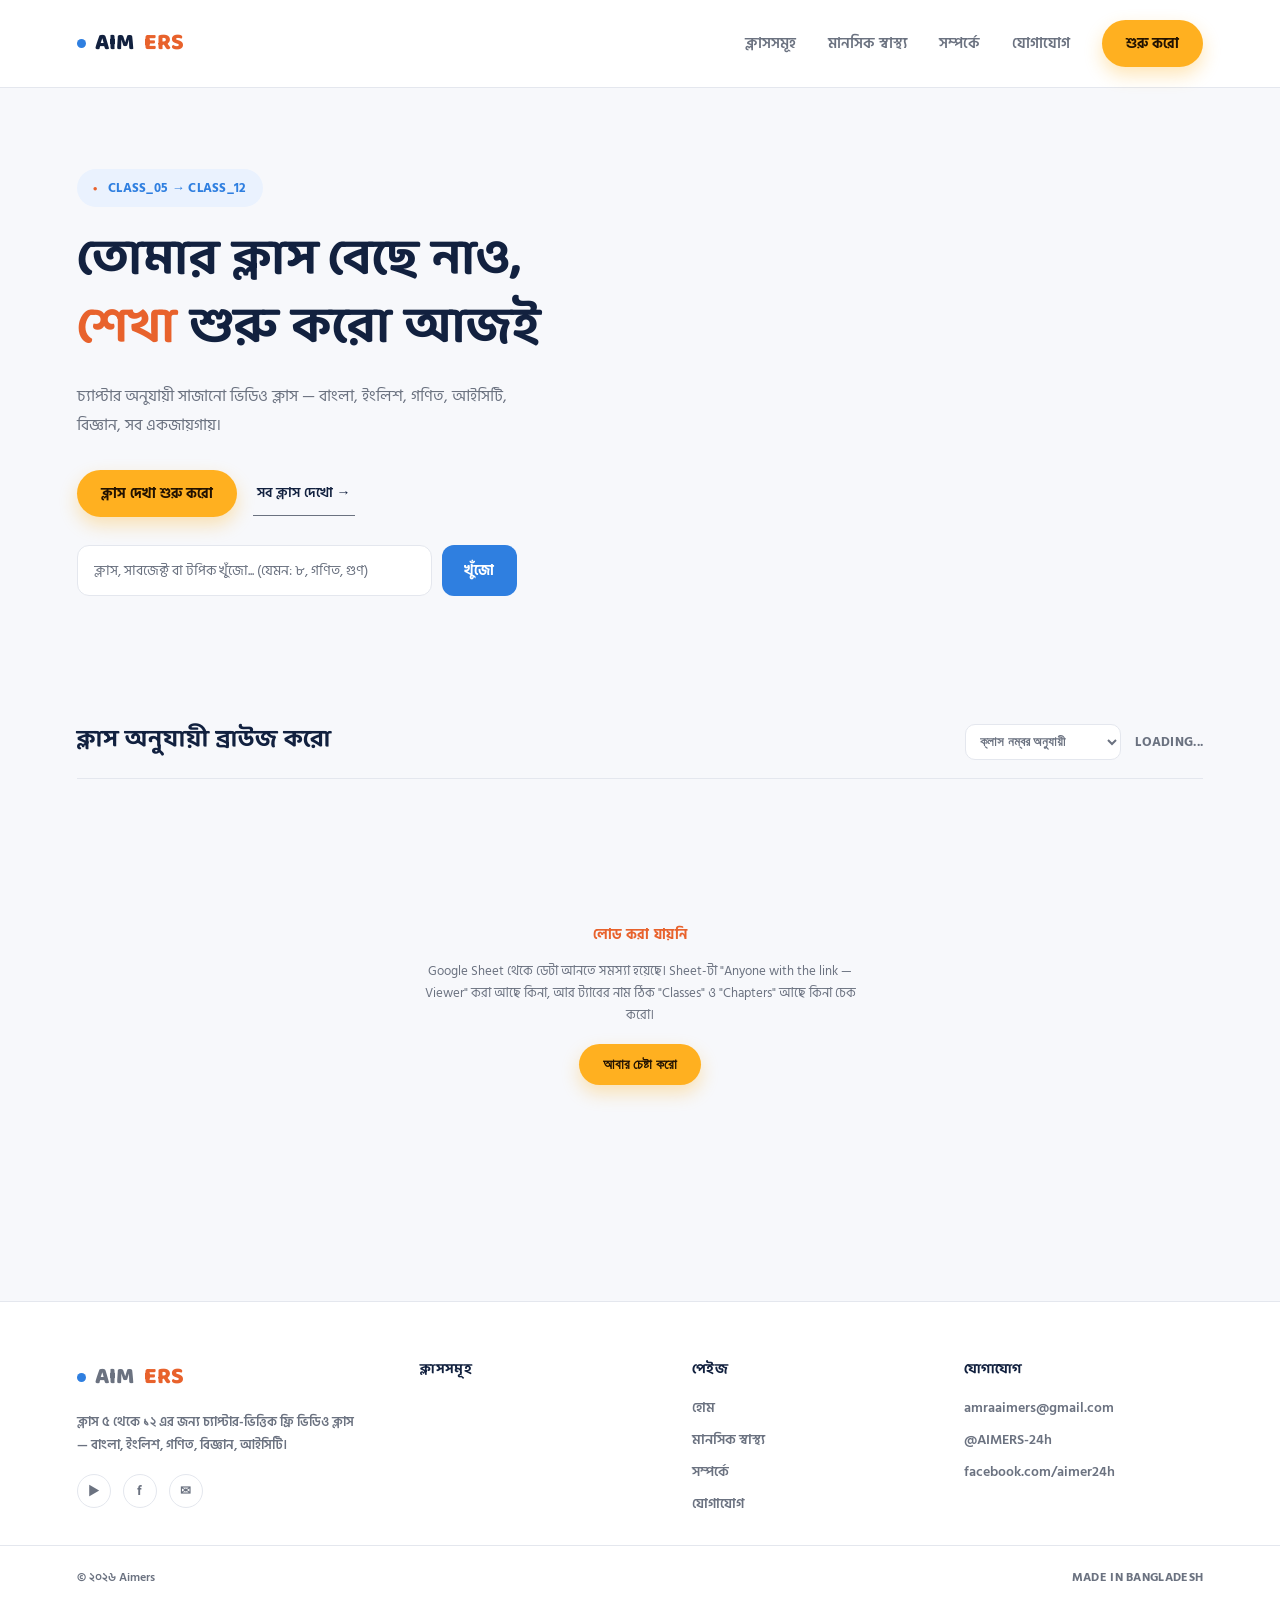
==== index.html @ a1ecfe67 "Add files via upload" ====
<!DOCTYPE html>
<html lang="bn">
<head>
<meta charset="UTF-8">
<meta name="viewport" content="width=device-width, initial-scale=1.0">
<title>Aimers — ক্লাস ৫ থেকে ১২ এর ফ্রি ভিডিও ক্লাস</title>
<meta name="description" content="ক্লাস ৫ থেকে ১২ এর বাংলা, ইংলিশ, গণিত, বিজ্ঞান, আইসিটি — সব সাবজেক্টের চ্যাপ্টার-ভিত্তিক ভিডিও ক্লাস একজায়গায়, সম্পূর্ণ ফ্রি।">
<meta name="keywords" content="Aimers, বাংলাদেশ অনলাইন ক্লাস, ক্লাস ৫ গণিত, ক্লাস ৬ ৭ ৮ ৯ ১০, ফ্রি ভিডিও ক্লাস, বাংলা মিডিয়াম, SSC HSC প্রস্তুতি">
<link rel="canonical" href="https://aimers-site.vercel.app/">
<meta property="og:type" content="website">
<meta property="og:title" content="Aimers — ক্লাস ৫ থেকে ১২ এর ফ্রি ভিডিও ক্লাস">
<meta property="og:description" content="চ্যাপ্টার অনুযায়ী সাজানো ভিডিও ক্লাস — বাংলা, ইংলিশ, গণিত, আইসিটি, বিজ্ঞান, সব একজায়গায়।">
<meta property="og:url" content="https://aimers-site.vercel.app/">
<meta property="og:locale" content="bn_BD">
<meta name="twitter:title" content="Aimers — ক্লাস ৫ থেকে ১২ এর ফ্রি ভিডিও ক্লাস">
<meta name="twitter:description" content="চ্যাপ্টার অনুযায়ী সাজানো ভিডিও ক্লাস — বাংলা, ইংলিশ, গণিত, আইসিটি, বিজ্ঞান, সব একজায়গায়।">
<link rel="icon" type="image/svg+xml" href="favicon.svg">
<link rel="icon" type="image/png" sizes="32x32" href="favicon-32.png">
<link rel="apple-touch-icon" href="apple-touch-icon.png">
<meta property="og:image" content="https://aimers-site.vercel.app/og-image.png">
<meta property="og:image:width" content="1200">
<meta property="og:image:height" content="630">
<meta name="twitter:card" content="summary_large_image">
<meta name="twitter:image" content="https://aimers-site.vercel.app/og-image.png">
<link rel="preconnect" href="https://fonts.googleapis.com">
<link href="https://fonts.googleapis.com/css2?family=Baloo+Da+2:wght@500;600;700;800&family=Hind+Siliguri:wght@400;500;600;700&display=swap" rel="stylesheet">
<link rel="stylesheet" href="style.css">
<script type="application/ld+json">
{
  "@context": "https://schema.org",
  "@type": "EducationalOrganization",
  "name": "Aimers",
  "url": "https://aimers-site.vercel.app/",
  "logo": "https://aimers-site.vercel.app/favicon-192.png",
  "description": "ক্লাস ৫ থেকে ১২ এর জন্য চ্যাপ্টার-ভিত্তিক ফ্রি ভিডিও ক্লাস — বাংলা, ইংলিশ, গণিত, বিজ্ঞান, আইসিটি।",
  "sameAs": [
    "https://www.youtube.com/@AIMERS-24h",
    "https://www.facebook.com/aimer24h"
  ]
}
</script>
</head>
<body>

<header>
  <a href="index.html" class="logo tech"><span class="dot"></span>AIM<span>ERS</span></a>
  <nav>
    <a href="#classes">ক্লাসসমূহ</a>
    <a href="mental-health.html">মানসিক স্বাস্থ্য</a>
    <a href="about.html">সম্পর্কে</a>
    <a href="contact.html">যোগাযোগ</a>
    <a class="cta-btn" href="#classes">শুরু করো</a>
  </nav>
  <button class="menu-toggle" id="menuToggle" aria-label="মেনু">☰</button>
</header>
<div class="mobile-nav" id="mobileNav">
  <a href="#classes">ক্লাসসমূহ</a>
  <a href="mental-health.html">মানসিক স্বাস্থ্য</a>
    <a href="about.html">সম্পর্কে</a>
  <a href="contact.html">যোগাযোগ</a>
  <a class="mobile-cta" href="#classes">শুরু করো</a>
</div>
<script>
  (function(){
    var t = document.getElementById('menuToggle');
    var m = document.getElementById('mobileNav');
    if(!t || !m) return;

    function closeMenu(){ m.classList.remove('open'); t.setAttribute('aria-expanded', 'false'); }
    function openMenu(){ m.classList.add('open'); t.setAttribute('aria-expanded', 'true'); }

    t.setAttribute('aria-expanded', 'false');
    t.setAttribute('aria-controls', 'mobileNav');

    t.addEventListener('click', function(e){
      e.stopPropagation();
      m.classList.contains('open') ? closeMenu() : openMenu();
    });

    m.querySelectorAll('a').forEach(function(a){
      a.addEventListener('click', closeMenu);
    });

    document.addEventListener('click', function(e){
      if(m.classList.contains('open') && !m.contains(e.target) && e.target !== t){
        closeMenu();
      }
    });

    document.addEventListener('keydown', function(e){
      if(e.key === 'Escape' && m.classList.contains('open')) closeMenu();
    });
  })();

  (function(){
    var banner = document.getElementById('offlineBanner');
    function updateOnlineStatus(){
      if(!banner) return;
      banner.style.display = navigator.onLine ? 'none' : 'flex';
    }
    window.addEventListener('online', updateOnlineStatus);
    window.addEventListener('offline', updateOnlineStatus);
    updateOnlineStatus();

    var backToTop = document.getElementById('backToTop');
    if(backToTop){
      window.addEventListener('scroll', function(){
        backToTop.classList.toggle('visible', window.scrollY > 400);
      }, { passive: true });
      backToTop.addEventListener('click', function(){
        var reduceMotion = window.matchMedia('(prefers-reduced-motion: reduce)').matches;
        window.scrollTo({ top: 0, behavior: reduceMotion ? 'auto' : 'smooth' });
      });
    }
  })();
</script>
<div class="offline-banner" id="offlineBanner" role="status">তুমি এখন অফলাইনে আছো — কিছু কনটেন্ট লোড নাও হতে পারে</div>


<div class="hero">
    <div class="eyebrow tech">CLASS_05 → CLASS_12</div>
    <h1>তোমার ক্লাস বেছে নাও,<br><span class="glow">শেখা</span> শুরু করো আজই</h1>
    <p>চ্যাপ্টার অনুযায়ী সাজানো ভিডিও ক্লাস — বাংলা, ইংলিশ, গণিত, আইসিটি, বিজ্ঞান, সব একজায়গায়।</p>
    <div class="hero-ctas">
      <a class="cta-btn" href="#classes">ক্লাস দেখা শুরু করো</a>
      <a class="ghost-btn tech" href="#classes">সব ক্লাস দেখো →</a>
    </div>
    <div class="hero-search">
      <input type="text" id="searchInput" placeholder="ক্লাস, সাবজেক্ট বা টপিক খুঁজো... (যেমন: ৮, গণিত, গুণ)">
      <button id="searchBtn" class="tech">খুঁজো</button>
    </div>
    <div class="search-results" id="searchResults" style="display:none;"></div>
    <div class="chip-row" id="chipRow"></div>
</div>

<div id="continueWrap"></div>

<section class="section-wrap" id="classes">
  <div class="section-head">
    <h2>ক্লাস অনুযায়ী ব্রাউজ করো</h2>
    <div style="display:flex; align-items:center; gap:14px;">
      <select class="sort-select" id="sortSelect" aria-label="সাজানোর ক্রম">
        <option value="default">ক্লাস নম্বর অনুযায়ী</option>
        <option value="recent">সাম্প্রতিক আপডেট অনুযায়ী</option>
      </select>
      <span class="tech" id="subjCount">LOADING...</span>
    </div>
  </div>
  <div id="loadState" class="skeleton-grid">
    <div class="skeleton skeleton-card"><div class="skeleton-line w40"></div><div class="skeleton-line w80"></div><div class="skeleton-line w60"></div></div>
    <div class="skeleton skeleton-card"><div class="skeleton-line w40"></div><div class="skeleton-line w80"></div><div class="skeleton-line w60"></div></div>
    <div class="skeleton skeleton-card"><div class="skeleton-line w40"></div><div class="skeleton-line w80"></div><div class="skeleton-line w60"></div></div>
    <div class="skeleton skeleton-card"><div class="skeleton-line w40"></div><div class="skeleton-line w80"></div><div class="skeleton-line w60"></div></div>
  </div>
  <div class="grid" id="classGrid"></div>
  <div class="no-results" id="noResults" style="display:none;">কোনো ক্লাস/সাবজেক্ট মিলেনি — অন্য কিছু খুঁজে দেখো।</div>
</section>

<section class="section-wrap" id="recentSection" style="display:none;">
  <div class="section-head">
    <h2>সাম্প্রতিক ভিডিও</h2>
    <span class="tech">RECENTLY ADDED</span>
  </div>
  <div class="recent-grid" id="recentGrid"></div>
</section>

<footer class="site-footer">
  <div class="f-brand">
    <a href="index.html" class="logo tech"><span class="dot"></span>AIM<span>ERS</span></a>
    <p>ক্লাস ৫ থেকে ১২ এর জন্য চ্যাপ্টার-ভিত্তিক ফ্রি ভিডিও ক্লাস — বাংলা, ইংলিশ, গণিত, বিজ্ঞান, আইসিটি।</p>
    <div class="f-social">
      <a href="https://www.youtube.com/@AIMERS-24h" target="_blank" rel="noopener" title="YouTube">▶</a>
      <a href="https://www.facebook.com/aimer24h" target="_blank" rel="noopener" title="Facebook">f</a>
      <a href="mailto:amraaimers@gmail.com" title="Email">✉</a>
    </div>
  </div>
  <div>
    <h5 class="tech">ক্লাসসমূহ</h5>
    <ul id="footerClassLinks"></ul>
  </div>
  <div>
    <h5 class="tech">পেইজ</h5>
    <ul>
      <li><a href="index.html">হোম</a></li>
      <li><a href="mental-health.html">মানসিক স্বাস্থ্য</a></li>
      <li><a href="about.html">সম্পর্কে</a></li>
      <li><a href="contact.html">যোগাযোগ</a></li>
    </ul>
  </div>
  <div>
    <h5 class="tech">যোগাযোগ</h5>
    <ul>
      <li><a href="mailto:amraaimers@gmail.com">amraaimers@gmail.com</a></li>
      <li><a href="https://www.youtube.com/@AIMERS-24h" target="_blank" rel="noopener">@AIMERS-24h</a></li>
      <li><a href="https://www.facebook.com/aimer24h" target="_blank" rel="noopener">facebook.com/aimer24h</a></li>
    </ul>
  </div>
</footer>
<div class="footer-bottom">
  <div>© ২০২৬ Aimers</div>
  <div class="tech">MADE IN BANGLADESH</div>
</div>

<script src="data.js"></script>
<script>
  const accents = ['#E8622C','#2F7FE0','#20A464','#FFB020'];
  const grid = document.getElementById('classGrid');
  const loadState = document.getElementById('loadState');
  const subjCount = document.getElementById('subjCount');
  const noResults = document.getElementById('noResults');
  const chipRow = document.getElementById('chipRow');
  const searchInput = document.getElementById('searchInput');
  const footerClassLinks = document.getElementById('footerClassLinks');
  const sortSelect = document.getElementById('sortSelect');
  const searchResults = document.getElementById('searchResults');

  let activeFilter = '';
  let sortMode = 'default';

  // ক্লাসের "সাম্প্রতিক আপডেট" র‍্যাংক — Chapters শিটে সবচেয়ে নিচের সারিতে যেই ক্লাসের এন্ট্রি আছে, সেটাই সবচেয়ে সাম্প্রতিক ধরা হয়
  function getRecentRank(classId){
    for(let i = ALL_CHAPTERS.length - 1; i >= 0; i--){
      if(ALL_CHAPTERS[i].classId === classId) return i;
    }
    return -1;
  }

  function getSortedClasses(){
    const ready = CLASSES.filter(c => c.ready);
    const notReady = CLASSES.filter(c => !c.ready);
    if(sortMode === 'recent'){
      ready.sort((a, b) => getRecentRank(b.id) - getRecentRank(a.id));
    }
    return [...ready, ...notReady];
  }

  function renderClasses(){
    grid.innerHTML = '';
    const q = activeFilter.trim().toLowerCase();
    let shown = 0;

    getSortedClasses().forEach((c, i) => {
      const subjectNames = c.subjects.map(k => getSubject(k).name);
      const matches = !q || c.num.includes(q) || c.id.includes(q) ||
        subjectNames.some(n => n.toLowerCase().includes(q));
      if(!matches) return;
      shown++;

      const accent = accents[i % accents.length];
      const subjectLabel = c.ready ? subjectNames.join(' · ') : 'শীঘ্রই যুক্ত হবে';

      const card = document.createElement('div');
      card.className = 'card' + (c.ready ? '' : ' coming');
      card.style.setProperty('--accent', accent);
      card.tabIndex = 0;
      card.innerHTML = `
        ${c.ready ? '' : '<div class="badge">শীঘ্রই</div>'}
        <div class="id tech">${escapeHtml(c.roll)}</div>
        <h3>ক্লাস ${escapeHtml(c.num)}</h3>
        <div class="sub">${escapeHtml(subjectLabel)}</div>
        ${c.ready ? '<div class="go">সাবজেক্ট দেখো →</div>' : ''}
      `;
      if(c.ready){
        card.addEventListener('click', () => { window.location.href = `subject.html?class=${c.id}`; });
        card.addEventListener('keydown', (e) => { if(e.key === 'Enter') window.location.href = `subject.html?class=${c.id}`; });
      }
      grid.appendChild(card);
    });

    noResults.style.display = shown === 0 ? '' : 'none';
    grid.style.display = shown === 0 ? 'none' : '';
  }

  function setFilter(val){
    activeFilter = val;
    searchInput.value = val;
    [...chipRow.children].forEach(c => c.classList.toggle('active', c.dataset.val === val));
    renderClasses();
  }

  // ---- টপিক-লেভেল লাইভ সার্চ (বাংলা ও ইংলিশ দুটোই কাজ করে, যেহেতু সাধারণ substring match) ----
  function updateTopicResults(query){
    const q = query.trim().toLowerCase();
    if(!q){ searchResults.style.display = 'none'; searchResults.innerHTML = ''; return; }

    const matches = (typeof ALL_CHAPTERS !== 'undefined' ? ALL_CHAPTERS : [])
      .filter(v => v.title.toLowerCase().includes(q))
      .slice(0, 6);

    if(matches.length === 0){
      searchResults.style.display = '';
      searchResults.innerHTML = `<div class="search-result-item empty">কোনো টপিক পাওয়া যায়নি — নিচে ক্লাস লিস্টে খুঁজে দেখো</div>`;
      return;
    }

    searchResults.style.display = '';
    searchResults.innerHTML = matches.map(v => {
      const cls = getClass(v.classId);
      const subj = getSubject(v.subjectKey);
      const link = `video.html?class=${encodeURIComponent(v.classId)}&subject=${encodeURIComponent(v.subjectKey)}&chapter=${encodeURIComponent(v.chapter)}&topic=${encodeURIComponent(v.title)}`;
      return `<a class="search-result-item" href="${link}">
        <div class="tag tech">CLASS_${escapeHtml(v.classId.padStart(2,'0'))} · ${escapeHtml(subj.name)}</div>
        <div>${escapeHtml(v.title)}</div>
      </a>`;
    }).join('');
  }

  async function main(){
    try{
      await loadData();
    } catch(err){
      loadState.className = 'state-screen error';
      loadState.innerHTML = `
        <div class="tech">লোড করা যায়নি</div>
        <p>Google Sheet থেকে ডেটা আনতে সমস্যা হয়েছে। Sheet-টা "Anyone with the link — Viewer" করা আছে কিনা, আর ট্যাবের নাম ঠিক "Classes" ও "Chapters" আছে কিনা চেক করো।</p>
        <button class="cta-btn retry-btn" onclick="location.reload()">আবার চেষ্টা করো</button>
      `;
      return;
    }

    loadState.style.display = 'none';
    const readyClasses = CLASSES.filter(c => c.ready);
    subjCount.textContent = `${readyClasses.length} CLASSES · MORE INCOMING`;

    // "যেখানে ছিলে সেখান থেকে চালিয়ে যাও"
    const lastWatched = getLastWatched();
    if(lastWatched){
      const lwClass = getClass(lastWatched.classId);
      if(lwClass && lwClass.subjects.includes(lastWatched.subjectKey)){
        const lwSubj = getSubject(lastWatched.subjectKey);
        const link = `video.html?class=${encodeURIComponent(lastWatched.classId)}&subject=${encodeURIComponent(lastWatched.subjectKey)}&chapter=${encodeURIComponent(lastWatched.chapterName)}&topic=${encodeURIComponent(lastWatched.topicTitle)}`;
        document.getElementById('continueWrap').innerHTML = `
          <a class="continue-banner" href="${link}">
            <div class="cb-left">
              <div class="cb-icon">▶</div>
              <div>
                <div class="cb-tag tech">চালিয়ে যাও · CLASS_${escapeHtml(lastWatched.classId.padStart(2,'0'))} · ${escapeHtml(lwSubj.name)}</div>
                <div class="cb-title">${escapeHtml(lastWatched.topicTitle)}</div>
              </div>
            </div>
            <div class="go tech" style="opacity:1; color:var(--cyan);">চালিয়ে যাও →</div>
          </a>
        `;
      }
    }

    const subjectSet = new Set();
    readyClasses.forEach(c => c.subjects.forEach(s => subjectSet.add(s)));

    // ক্যাটাগরি চিপস (সাবজেক্ট অনুযায়ী)
    subjectSet.forEach(key => {
      const chip = document.createElement('div');
      chip.className = 'chip tech';
      chip.textContent = getSubject(key).name;
      chip.dataset.val = getSubject(key).name.toLowerCase();
      chip.addEventListener('click', () => setFilter(chip.dataset.val === activeFilter ? '' : chip.dataset.val));
      chipRow.appendChild(chip);
    });

    // ফুটার ক্লাস লিংক
    readyClasses.forEach(c => {
      const li = document.createElement('li');
      li.innerHTML = `<a href="subject.html?class=${encodeURIComponent(c.id)}">ক্লাস ${escapeHtml(c.num)}</a>`;
      footerClassLinks.appendChild(li);
    });

    // সাম্প্রতিক ভিডিও
    const recent = getRecentVideos(4);
    if(recent.length){
      document.getElementById('recentSection').style.display = '';
      const rg = document.getElementById('recentGrid');
      recent.forEach(v => {
        const cls = getClass(v.classId);
        const subj = getSubject(v.subjectKey);
        const card = document.createElement('div');
        card.className = 'recent-card';
        card.innerHTML = `
          <div class="recent-thumb">
            <img src="https://i.ytimg.com/vi/${encodeURIComponent(v.youtubeId)}/hqdefault.jpg" alt="${escapeHtml(v.title)}" loading="lazy">
            <div class="play">▶</div>
          </div>
          <div class="recent-body">
            <div class="recent-tag tech">CLASS_${escapeHtml(v.classId.padStart(2,'0'))} · ${escapeHtml(subj.name)}</div>
            <div class="recent-title">${escapeHtml(v.title)}</div>
          </div>
        `;
        card.addEventListener('click', () => { window.location.href = `video.html?class=${v.classId}&subject=${v.subjectKey}&chapter=${encodeURIComponent(v.chapter)}&topic=${encodeURIComponent(v.title)}`; });
        rg.appendChild(card);
      });
    }

    renderClasses();
  }

  searchInput.addEventListener('input', () => {
    setFilter(searchInput.value);
    updateTopicResults(searchInput.value);
  });
  document.getElementById('searchBtn').addEventListener('click', () => {
    document.getElementById('classes').scrollIntoView({behavior:'smooth'});
  });

  document.addEventListener('click', (e) => {
    if(!searchResults.contains(e.target) && e.target !== searchInput){
      searchResults.style.display = 'none';
    }
  });
  document.addEventListener('keydown', (e) => {
    if(e.key === 'Escape') searchResults.style.display = 'none';
  });

  sortSelect.addEventListener('change', () => {
    sortMode = sortSelect.value;
    renderClasses();
  });

  main();
</script>

<button class="back-to-top" id="backToTop" aria-label="উপরে যাও">↑</button>
</body>
</html>
---- style.css ----
:root{
  --bg:#F7F8FB;
  --bg2:#FFFFFF;
  --panel:#FFFFFF;
  --cyan:#2F7FE0;      /* প্রাইমারি অ্যাকসেন্ট (আগে নিয়ন সায়ান ছিল, এখন ক্লাসিক নীল) */
  --magenta:#E8622C;   /* সেকেন্ডারি অ্যাকসেন্ট (কোরাল) */
  --purple:#7C6FE0;    /* তৃতীয় অ্যাকসেন্ট */
  --yellow:#FFB020;    /* CTA/হাইলাইট রঙ (কমলা) */
  --text:#12213F;      /* নেভি — প্রধান টেক্সট */
  --muted:#6B7280;
  --line:#E4E7EE;
}
*{box-sizing:border-box; margin:0; padding:0;}
html{scroll-behavior:smooth;}
body{
  background:var(--bg); color:var(--text);
  font-family:'Hind Siliguri', sans-serif;
  overflow-x:hidden; position:relative;
}
.tech{font-family:'Hind Siliguri', sans-serif; letter-spacing:0.3px; font-weight:700;}

a{color:inherit; text-decoration:none;}
section, header, footer, main{position:relative; z-index:1;}

/* NAV */
header{
  display:flex; align-items:center; justify-content:space-between;
  padding:20px 6vw;
  border-bottom:1px solid var(--line);
  background:var(--bg2);
}
.logo{
  font-family:'Baloo Da 2',sans-serif; font-weight:800; font-size:23px;
  display:flex; align-items:center; gap:9px;
}
.logo .dot{
  width:9px; height:9px; border-radius:50%; background:var(--cyan);
}
.logo span{color:var(--magenta);}
nav{display:flex; align-items:center; gap:32px;}
nav a{
  font-size:14.5px; color:var(--muted); font-weight:600;
  transition:color .25s;
}
nav a:hover{color:var(--cyan);}
.cta-btn{
  background:var(--yellow); color:#221200; padding:12px 24px;
  font-weight:700; font-size:14px;
  border:none; border-radius:999px; cursor:pointer;
  box-shadow:0 8px 18px rgba(255,176,32,0.32);
  transition:box-shadow .3s, transform .3s;
}
.cta-btn:hover{ box-shadow:0 10px 24px rgba(255,176,32,0.45); transform:translateY(-2px); }

/* BREADCRUMB (subject/chapter pages) */
.breadcrumb{
  display:flex; align-items:center; gap:10px; flex-wrap:wrap;
  padding:22px 6vw 0; font-size:13px; color:var(--muted); font-weight:600;
}
.breadcrumb a{ color:var(--muted); transition:color .2s; }
.breadcrumb a:hover{ color:var(--cyan); }
.breadcrumb .sep{ color:var(--line); }
.breadcrumb .current{ color:var(--cyan); }

/* HERO (home page) */
.hero{
  padding:9vh 6vw 7vh;
  max-width:760px;
}
.eyebrow{
  display:inline-flex; align-items:center; gap:10px;
  font-size:13px; font-weight:700;
  color:var(--cyan); background:#EAF2FE; padding:8px 16px; border-radius:999px;
  margin-bottom:20px;
}
.eyebrow::before{ content:'●'; color:var(--magenta); font-size:8px; }
h1{
  font-family:'Baloo Da 2',sans-serif;
  font-size:clamp(32px, 4.2vw, 50px); line-height:1.35; font-weight:700; color:var(--text);
}
h1 .glow{ color:var(--magenta); }
.hero p{
  margin-top:20px; color:var(--muted); font-size:16px; max-width:460px; line-height:1.8;
}
.hero-ctas{ margin-top:30px; display:flex; gap:16px; align-items:center; flex-wrap:wrap; }
.ghost-btn{
  font-weight:600; font-size:14px; color:var(--text);
  padding:11px 4px; border-bottom:1px solid var(--muted);
  display:flex; align-items:center; gap:8px; transition:border-color .3s, color .3s;
}
.ghost-btn:hover{ color:var(--magenta); border-color:var(--magenta); }

/* Simple page header (subject page) */
.page-head{ padding:5vh 6vw 3vh; }
.page-head h1{ font-size:clamp(26px,4vw,38px); }
.page-head p{ margin-top:14px; color:var(--muted); max-width:520px; line-height:1.8; }

/* Video player mockup */
.player-mock{
  position:relative; background:var(--panel); border:1px solid var(--line);
  border-radius:18px; padding:16px; display:flex; flex-direction:column; gap:12px;
  box-shadow:0 4px 20px rgba(18,33,63,0.06);
}
.player-mock .corner{ display:none; } /* HUD কর্নার-ব্র্যাকেট লাইট থিমে দরকার নেই */

.player-top{ display:flex; align-items:center; gap:10px; padding:0 2px; }
.player-tag{ font-size:12px; color:var(--magenta); font-weight:700; }
.player-ch{ font-size:12px; color:var(--muted); margin-left:auto; }

.pulse-badge{
  width:8px; height:8px; border-radius:50%;
  background:var(--magenta);
  animation:pulse 1.8s infinite; flex-shrink:0;
}
@keyframes pulse{ 0%,100%{opacity:1;} 50%{opacity:0.35;} }

.player-screen{
  position:relative; height:230px; overflow:hidden; border-radius:12px;
  background:linear-gradient(150deg,#EEF2FF,#E4ECFF 55%,#DCEBFF);
  display:flex; align-items:center; justify-content:center;
}
.play-btn{
  width:58px; height:58px; border-radius:50%; border:none;
  background:var(--panel); color:var(--cyan); display:flex; align-items:center; justify-content:center;
  font-size:18px; padding-left:4px; box-shadow:0 6px 20px rgba(18,33,63,0.14);
}
.scanline{ display:none; } /* স্ক্যানলাইন এফেক্ট লাইট থিমে বাদ */

.player-bar{ display:flex; align-items:center; gap:12px; padding:0 2px; }
.progress{ flex:1; height:4px; background:var(--line); border-radius:4px; position:relative; }
.progress .fill{ position:absolute; left:0; top:0; height:100%; width:38%; background:var(--cyan); border-radius:4px; }
.time{ font-size:11px; color:var(--muted); white-space:nowrap; }

.chapter-list{ display:flex; flex-direction:column; gap:2px; border-top:1px solid var(--line); padding-top:10px; }
.chap{
  display:flex; align-items:center; gap:12px; padding:9px 6px; font-size:13px; color:var(--muted); border-radius:8px;
}
.chap span{ font-size:11px; color:var(--muted); width:22px; }
.chap.active{ color:var(--text); background:#EAF2FE; }
.chap.active span{ color:var(--cyan); }

/* GRID + CARDS (shared: classes grid, subject grid) */
.section-wrap{ padding:5vh 6vw 12vh; }
.section-head{
  display:flex; justify-content:space-between; align-items:flex-end; flex-wrap:wrap; gap:14px;
  margin-bottom:36px; border-bottom:1px solid var(--line); padding-bottom:18px;
}
.section-head h2{ font-family:'Baloo Da 2',sans-serif; font-size:24px; font-weight:700; }
.section-head span{ font-size:13px; color:var(--muted); font-weight:700; }

.grid{ display:grid; grid-template-columns:repeat(auto-fill, minmax(200px, 1fr)); gap:18px; }

.card{
  position:relative; background:var(--panel); border:1px solid var(--line); border-radius:18px;
  padding:24px 20px; cursor:pointer; overflow:hidden;
  transition:transform .25s, border-color .25s, box-shadow .25s;
  box-shadow:0 2px 10px rgba(18,33,63,0.04);
}
.card::before{ content:none; }
.card:hover{ transform:translateY(-6px); border-color:var(--accent, var(--cyan)); box-shadow:0 16px 30px -10px rgba(18,33,63,0.18); }

.card .id{ font-size:12px; color:var(--muted); font-weight:700; letter-spacing:0.5px; }
.card h3{ font-family:'Baloo Da 2',sans-serif; font-size:30px; font-weight:700; margin-top:6px; color:var(--text); }
.card .sub{ margin-top:12px; font-size:12.5px; color:var(--muted); line-height:1.6; }
.card .go{
  margin-top:16px; font-size:13px; font-weight:700;
  color:var(--accent, var(--cyan)); opacity:0; transform:translateX(-6px);
  transition:opacity .3s, transform .3s;
}
.card:hover .go{ opacity:1; transform:translateX(0); }

.coming{ opacity:0.55; cursor:default; }
.coming:hover{ transform:none; box-shadow:0 2px 10px rgba(18,33,63,0.04); border-color:var(--line); }
.coming .badge{
  position:absolute; top:14px; right:14px;
  font-size:10px; font-weight:700; color:#8a5300; background:#FFF3DD; border-radius:999px;
  padding:4px 10px; letter-spacing:0.3px;
}

/* SUBJECT CARD specific bits (icon glyph + video count) */
.subj-icon{
  width:48px; height:48px; border-radius:50%; border:none;
  display:flex; align-items:center; justify-content:center;
  font-size:19px; font-weight:800;
  background:var(--accent, var(--cyan)); color:#fff; margin-bottom:16px;
  transition:transform .25s;
}
.card:hover .subj-icon{ transform:scale(1.08) rotate(-4deg); }
.card .count{
  margin-top:14px; font-size:12px; color:var(--muted); font-weight:600;
  display:flex; align-items:center; gap:6px;
}
.card .count .n{ color:var(--accent, var(--cyan)); font-weight:800; }

footer{
  padding:36px 6vw 50px; border-top:1px solid var(--line);
  display:flex; justify-content:space-between; flex-wrap:wrap; gap:10px;
  font-size:12.5px; color:var(--muted); font-weight:600;
}

@media (max-width:640px){
  header{ padding:16px 5vw; }
  nav{ display:none; }
  .breadcrumb{ padding:18px 5vw 0; }
  .hero{ padding:5vh 5vw 5vh; }
  .page-head{ padding:4vh 5vw 2vh; }
  .section-wrap{ padding:4vh 5vw 10vh; }
}
.menu-toggle{
  display:none; background:none; border:1px solid var(--line); color:var(--text); border-radius:10px;
  font-size:16px; min-width:44px; min-height:44px; padding:0;
  align-items:center; justify-content:center; cursor:pointer; transition:border-color .2s, color .2s;
}
.menu-toggle:hover{ border-color:var(--cyan); color:var(--cyan); }
.mobile-nav{
  display:none; flex-direction:column; border-bottom:1px solid var(--line); background:var(--bg2);
}
.mobile-nav.open{ display:flex; }
.mobile-nav a{
  padding:15px 6vw; font-size:14.5px; font-weight:600;
  color:var(--muted); border-top:1px solid var(--line); transition:color .2s;
}
.mobile-nav a:hover{ color:var(--cyan); }
.mobile-nav a.mobile-cta{ color:#8a5300; font-weight:700; }
@media (max-width:640px){
  .menu-toggle{ display:flex; }
}
@media (prefers-reduced-motion: reduce){
  .card, .pulse-badge, .scanline{ animation:none; transition:none; }
}

/* SEARCH + CHIPS (hero) */
.hero-search{
  margin-top:28px; display:flex; gap:10px; max-width:440px; flex-wrap:wrap;
}
.hero-search input{ min-width:200px; }
.hero-search input{
  flex:1; background:var(--panel); border:1px solid var(--line); border-radius:12px; color:var(--text);
  padding:13px 16px; font-family:'Hind Siliguri',sans-serif; font-size:14px; outline:none;
  transition:border-color .25s;
}
.hero-search input:focus{ border-color:var(--cyan); }
.hero-search input::placeholder{ color:var(--muted); }
.hero-search button{
  background:var(--cyan); color:#fff; border:none; border-radius:12px; padding:0 22px;
  font-weight:700; font-size:14px; cursor:pointer;
  transition:box-shadow .3s;
}
.hero-search button:hover{ box-shadow:0 8px 18px rgba(47,127,224,0.35); }

.search-results{
  margin-top:10px; max-width:440px; background:var(--panel); border:1px solid var(--line); border-radius:14px;
  max-height:280px; overflow-y:auto; box-shadow:0 10px 26px rgba(18,33,63,0.1);
}
.search-result-item{
  display:block; padding:11px 14px; font-size:13.5px; color:var(--text);
  border-bottom:1px solid var(--line); cursor:pointer; transition:background .15s;
}
.search-result-item:last-child{ border-bottom:none; }
.search-result-item:hover{ background:#F5F8FF; }
.search-result-item .tag{ font-size:11px; color:var(--muted); font-weight:700; }
.search-result-item.empty{ color:var(--muted); cursor:default; }
.search-result-item.empty:hover{ background:none; }

.sort-select{
  background:var(--panel); border:1px solid var(--line); border-radius:10px; color:var(--muted);
  font-size:12.5px; font-weight:700; padding:8px 10px; min-height:36px;
  cursor:pointer;
}
.sort-select:focus{ border-color:var(--cyan); color:var(--text); }

/* OFFLINE BANNER */
.offline-banner{
  display:none; align-items:center; justify-content:center; gap:10px;
  background:var(--yellow); color:#221200; font-weight:700; font-size:13px; padding:10px 16px; text-align:center;
}

/* BACK TO TOP */
.back-to-top{
  position:fixed; left:20px; bottom:20px; z-index:70;
  width:46px; height:46px; border-radius:50%; border:1px solid var(--line);
  background:var(--panel); color:var(--cyan); font-size:18px; cursor:pointer;
  display:flex; align-items:center; justify-content:center;
  opacity:0; pointer-events:none; transform:translateY(8px);
  box-shadow:0 8px 20px rgba(18,33,63,0.14);
  transition:opacity .25s, transform .25s, box-shadow .25s;
}
.back-to-top.visible{ opacity:1; pointer-events:auto; transform:translateY(0); }
.back-to-top:hover{ box-shadow:0 10px 24px rgba(18,33,63,0.2); }
@media (prefers-reduced-motion: reduce){
  .back-to-top{ transition:opacity .01s; }
}

.chip-row{ margin-top:16px; display:flex; flex-wrap:wrap; gap:8px; }
.chip{
  font-size:12.5px; font-weight:700; color:var(--muted);
  border:1px solid var(--line); border-radius:999px; padding:6px 16px; min-height:44px; cursor:pointer;
  display:inline-flex; align-items:center; justify-content:center; background:var(--panel);
  transition:color .2s, border-color .2s, background .2s;
}
.chip:hover, .chip.active{ color:var(--cyan); border-color:var(--cyan); background:#EAF2FE; }

/* STATS */
.stats-wrap{
  padding:0 6vw 6vh; display:grid; grid-template-columns:repeat(auto-fit, minmax(160px,1fr)); gap:16px;
}
.stat-box{ border:1px solid var(--line); border-radius:16px; background:var(--panel); padding:22px; text-align:center; }
.stat-box .n{ font-family:'Baloo Da 2',sans-serif; font-size:32px; font-weight:700; color:var(--cyan); }
.stat-box .l{ margin-top:6px; font-size:12.5px; color:var(--muted); font-weight:600; }

/* RECENT VIDEOS */
.recent-grid{ display:grid; grid-template-columns:repeat(auto-fill, minmax(230px,1fr)); gap:18px; }
.recent-card{
  background:var(--panel); border:1px solid var(--line); border-radius:16px; cursor:pointer; overflow:hidden;
  transition:transform .3s, border-color .3s, box-shadow .3s;
}
.recent-card:hover{ transform:translateY(-6px); border-color:var(--cyan); box-shadow:0 16px 30px -10px rgba(18,33,63,0.16); }
.recent-thumb{
  height:130px; position:relative; overflow:hidden;
  background:linear-gradient(150deg,#EEF2FF,#E4ECFF 55%,#DCEBFF);
  display:flex; align-items:center; justify-content:center;
}
.recent-thumb img{ width:100%; height:100%; object-fit:cover; }
.recent-thumb .play{
  position:absolute; width:40px; height:40px; border-radius:50%; border:none;
  color:var(--cyan); display:flex; align-items:center; justify-content:center; font-size:13px; padding-left:2px;
  background:rgba(255,255,255,0.9); box-shadow:0 4px 14px rgba(18,33,63,0.14);
}
.recent-body{ padding:16px; }
.recent-tag{ font-size:11px; color:var(--magenta); font-weight:700; }
.recent-title{ margin-top:6px; font-size:14px; font-weight:700; line-height:1.5; }
.no-results{ color:var(--muted); font-size:13.5px; padding:20px 2px; }

/* FOOTER (multi-column) */
footer.site-footer{
  padding:56px 6vw 30px; border-top:1px solid var(--line);
  display:grid; grid-template-columns:1.3fr 1fr 1fr 1fr; gap:32px; background:var(--bg2);
}
footer.site-footer .f-brand .logo{ margin-bottom:14px; }
footer.site-footer .f-brand p{ font-size:13px; color:var(--muted); line-height:1.8; max-width:280px; }
footer.site-footer .f-social{ display:flex; gap:12px; margin-top:16px; }
footer.site-footer .f-social a{
  width:34px; height:34px; border:1px solid var(--line); border-radius:50%; display:flex; align-items:center; justify-content:center;
  font-size:13px; font-weight:700; color:var(--muted); transition:color .2s, border-color .2s;
}
footer.site-footer .f-social a:hover{ color:var(--cyan); border-color:var(--cyan); }
footer.site-footer h5{
  font-family:'Baloo Da 2',sans-serif; font-size:14px; color:var(--text);
  margin-bottom:16px;
}
footer.site-footer ul{ list-style:none; display:flex; flex-direction:column; gap:10px; }
footer.site-footer ul a{ font-size:13.5px; color:var(--muted); transition:color .2s; }
footer.site-footer ul a:hover{ color:var(--cyan); }
.footer-bottom{
  padding:22px 6vw 40px; border-top:1px solid var(--line); background:var(--bg2);
  display:flex; justify-content:space-between; flex-wrap:wrap; gap:10px;
  font-size:12px; color:var(--muted); font-weight:600;
}
@media (max-width:760px){
  footer.site-footer{ grid-template-columns:1fr 1fr; padding:40px 5vw 10px; }
}
@media (max-width:480px){
  footer.site-footer{ grid-template-columns:1fr; }
}

/* CONTINUE WATCHING */
.continue-banner{
  margin:0 6vw 6vh; padding:22px 26px; border:1px solid var(--line); border-radius:16px; background:var(--panel);
  display:flex; align-items:center; justify-content:space-between; gap:18px; flex-wrap:wrap;
  box-shadow:0 4px 16px rgba(18,33,63,0.06);
}
.continue-banner .cb-left{ display:flex; align-items:center; gap:16px; }
.continue-banner .cb-icon{
  width:44px; height:44px; border-radius:50%; border:none; background:var(--cyan); color:#fff;
  display:flex; align-items:center; justify-content:center; font-size:15px; flex-shrink:0;
}
.continue-banner .cb-tag{ font-size:12px; color:var(--muted); font-weight:700; }
.continue-banner .cb-title{ font-size:16px; font-weight:700; margin-top:4px; }

/* SKELETON LOADING */
@keyframes skeleton-pulse{ 0%,100%{ opacity:1; } 50%{ opacity:0.5; } }
.skeleton{
  background:var(--panel); border:1px solid var(--line); border-radius:16px;
  animation:skeleton-pulse 1.5s ease-in-out infinite;
}
.skeleton-grid{
  display:grid; grid-template-columns:repeat(auto-fill, minmax(200px,1fr)); gap:18px;
}
.skeleton-card{ height:150px; padding:26px 22px; display:flex; flex-direction:column; gap:14px; }
.skeleton-line{ height:11px; background:var(--line); border-radius:4px; }
.skeleton-line.w60{ width:60%; }
.skeleton-line.w40{ width:40%; }
.skeleton-line.w80{ width:80%; }
.skeleton-player{ height:min(52vh, 460px); border-radius:18px; }
.skeleton-rows{ display:flex; flex-direction:column; gap:10px; margin-top:16px; }
.skeleton-rows .skeleton{ height:44px; border-radius:10px; }

:focus-visible{ outline:2px solid var(--cyan); outline-offset:3px; }

/* DATA LOAD / ERROR STATE */
.state-screen{
  min-height:40vh; display:flex; flex-direction:column; align-items:center; justify-content:center;
  gap:14px; padding:12vh 6vw; text-align:center;
}
.state-screen .tech{ font-size:14px; color:var(--cyan); }
.state-screen .tech.blink::after{ content:'_'; animation:blink 1s steps(1) infinite; }
@keyframes blink{ 50%{ opacity:0; } }
.state-screen.error .tech{ color:var(--magenta); }
.state-screen p{ color:var(--muted); font-size:13px; max-width:440px; line-height:1.7; }
.retry-btn{ margin-top:4px; }
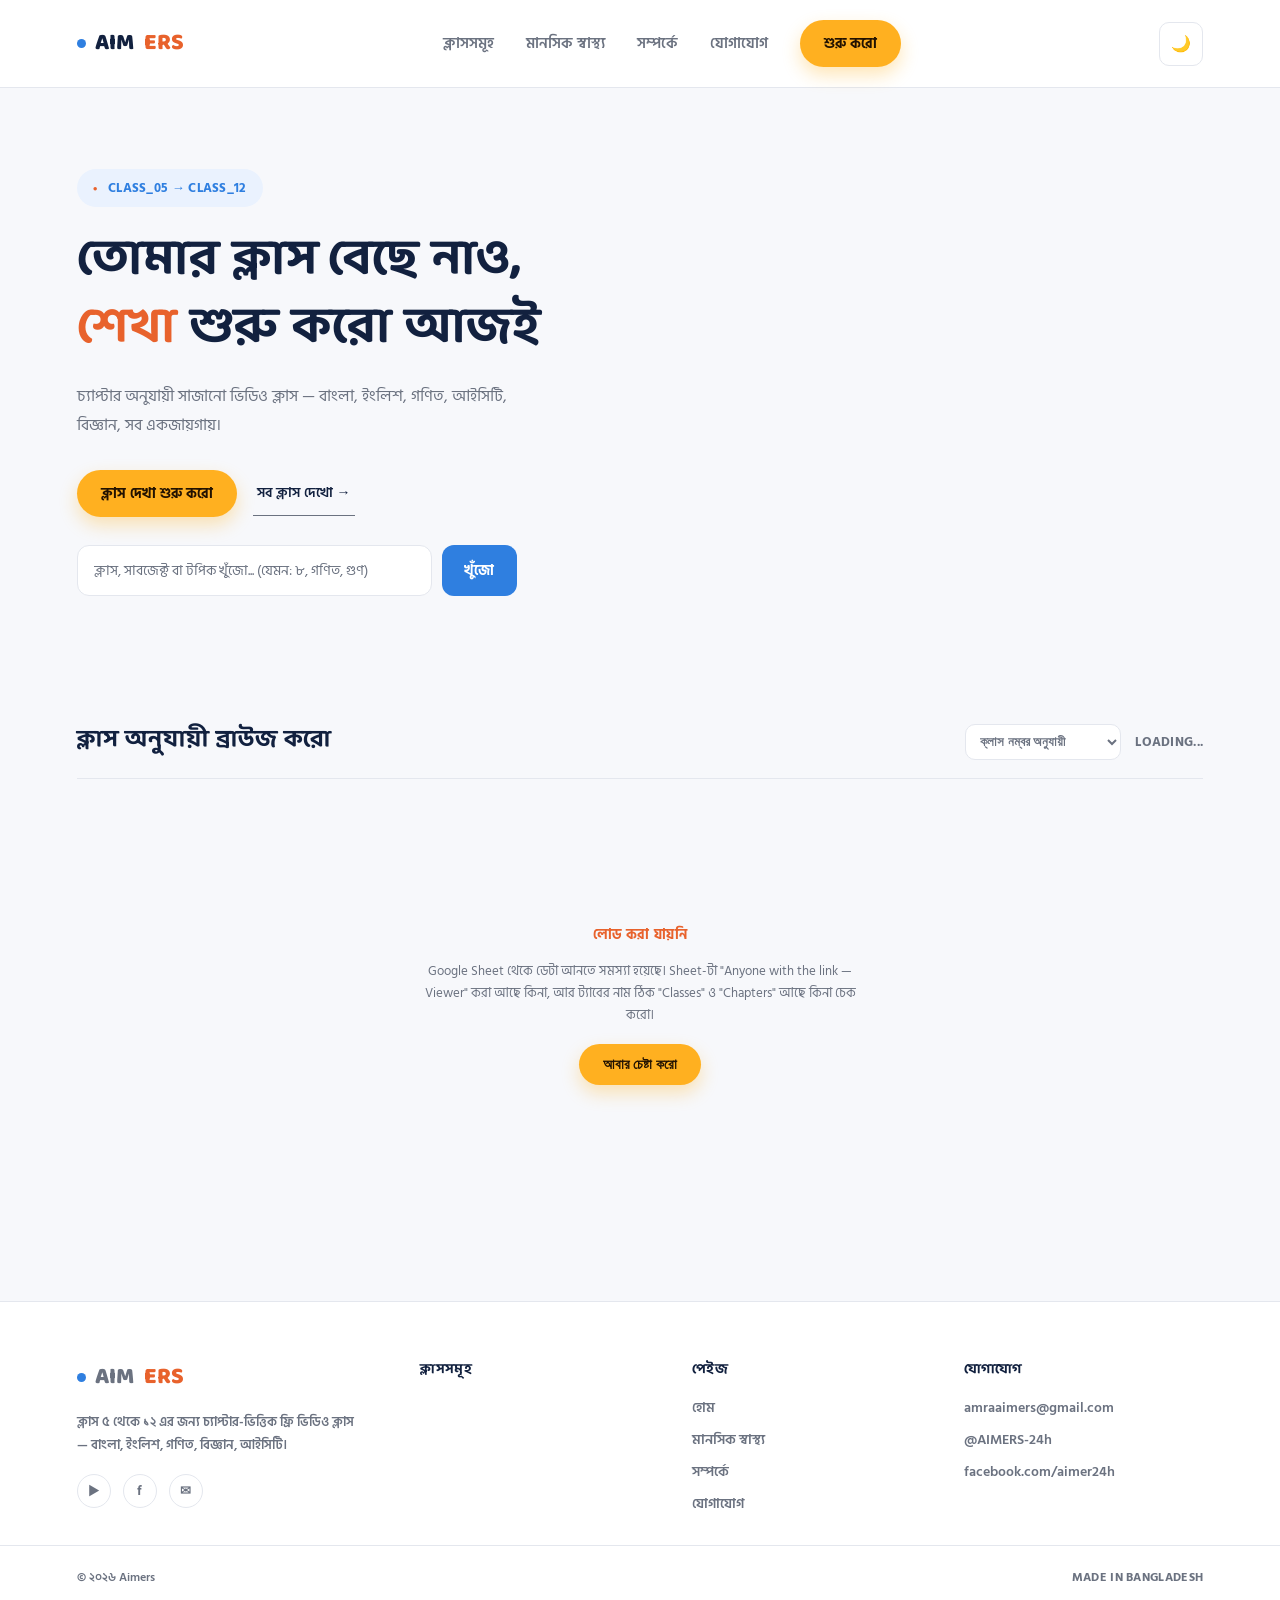
==== commit c6d70fef: "Add files via upload" ====
--- a/index.html
+++ b/index.html
@@ -2,6 +2,14 @@
 <html lang="bn">
 <head>
 <meta charset="UTF-8">
+<script>
+  (function(){
+    try{
+      var saved = localStorage.getItem('aimers_theme');
+      if(saved === 'dark') document.documentElement.setAttribute('data-theme', 'dark');
+    }catch(e){}
+  })();
+</script>
 <meta name="viewport" content="width=device-width, initial-scale=1.0">
 <title>Aimers — ক্লাস ৫ থেকে ১২ এর ফ্রি ভিডিও ক্লাস</title>
 <meta name="description" content="ক্লাস ৫ থেকে ১২ এর বাংলা, ইংলিশ, গণিত, বিজ্ঞান, আইসিটি — সব সাবজেক্টের চ্যাপ্টার-ভিত্তিক ভিডিও ক্লাস একজায়গায়, সম্পূর্ণ ফ্রি।">
@@ -51,7 +59,10 @@
     <a href="contact.html">যোগাযোগ</a>
     <a class="cta-btn" href="#classes">শুরু করো</a>
   </nav>
-  <button class="menu-toggle" id="menuToggle" aria-label="মেনু">☰</button>
+  <div class="header-actions">
+    <button class="theme-toggle" id="themeToggle" aria-label="থিম বদলাও">🌙</button>
+    <button class="menu-toggle" id="menuToggle" aria-label="মেনু">☰</button>
+  </div>
 </header>
 <div class="mobile-nav" id="mobileNav">
   <a href="#classes">ক্লাসসমূহ</a>
@@ -112,6 +123,26 @@
         window.scrollTo({ top: 0, behavior: reduceMotion ? 'auto' : 'smooth' });
       });
     }
+  })();
+
+  (function(){
+    var themeToggle = document.getElementById('themeToggle');
+    if(!themeToggle) return;
+
+    function isDark(){ return document.documentElement.getAttribute('data-theme') === 'dark'; }
+    function updateIcon(){ themeToggle.textContent = isDark() ? '☀️' : '🌙'; }
+    updateIcon();
+
+    themeToggle.addEventListener('click', function(){
+      var next = isDark() ? 'light' : 'dark';
+      if(next === 'dark'){
+        document.documentElement.setAttribute('data-theme', 'dark');
+      } else {
+        document.documentElement.removeAttribute('data-theme');
+      }
+      try{ localStorage.setItem('aimers_theme', next); }catch(e){}
+      updateIcon();
+    });
   })();
 </script>
 <div class="offline-banner" id="offlineBanner" role="status">তুমি এখন অফলাইনে আছো — কিছু কনটেন্ট লোড নাও হতে পারে</div>
--- a/style.css
+++ b/style.css
@@ -10,12 +10,25 @@
   --muted:#6B7280;
   --line:#E4E7EE;
 }
+html[data-theme="dark"]{
+  --bg:#0F1420;
+  --bg2:#171E2E;
+  --panel:#171E2E;
+  --cyan:#5B9EF0;
+  --magenta:#FF8A5C;
+  --purple:#A79BFF;
+  --yellow:#FFC94B;
+  --text:#F0F2F7;
+  --muted:#9AA3B8;
+  --line:#2A3348;
+}
 *{box-sizing:border-box; margin:0; padding:0;}
 html{scroll-behavior:smooth;}
 body{
   background:var(--bg); color:var(--text);
   font-family:'Hind Siliguri', sans-serif;
   overflow-x:hidden; position:relative;
+  transition:background .25s, color .25s;
 }
 .tech{font-family:'Hind Siliguri', sans-serif; letter-spacing:0.3px; font-weight:700;}
 
@@ -212,6 +225,14 @@
   align-items:center; justify-content:center; cursor:pointer; transition:border-color .2s, color .2s;
 }
 .menu-toggle:hover{ border-color:var(--cyan); color:var(--cyan); }
+.header-actions{ display:flex; align-items:center; gap:10px; }
+.theme-toggle{
+  background:none; border:1px solid var(--line); color:var(--text); border-radius:10px;
+  font-size:16px; min-width:44px; min-height:44px; padding:0;
+  display:flex; align-items:center; justify-content:center; cursor:pointer;
+  transition:border-color .2s, color .2s, transform .2s;
+}
+.theme-toggle:hover{ border-color:var(--cyan); color:var(--cyan); transform:rotate(15deg); }
 .mobile-nav{
   display:none; flex-direction:column; border-bottom:1px solid var(--line); background:var(--bg2);
 }
@@ -407,4 +428,18 @@
 @keyframes blink{ 50%{ opacity:0; } }
 .state-screen.error .tech{ color:var(--magenta); }
 .state-screen p{ color:var(--muted); font-size:13px; max-width:440px; line-height:1.7; }
-.retry-btn{ margin-top:4px; }+.retry-btn{ margin-top:4px; }
+
+/* DARK MODE — কিছু জায়গায় সরাসরি hex রঙ ব্যবহার হয়েছিল (var() না), ডার্ক মোডে সেগুলো আলাদাভাবে override করা হচ্ছে */
+html[data-theme="dark"] .player-screen,
+html[data-theme="dark"] .recent-thumb{
+  background:linear-gradient(150deg,#1B2438,#212B42 55%,#28324C);
+}
+html[data-theme="dark"] .recent-thumb .play{ background:rgba(23,30,46,0.85); }
+html[data-theme="dark"] .eyebrow{ background:#1B2A44; }
+html[data-theme="dark"] .badge{ color:#FFC94B; background:#3A2E12; }
+html[data-theme="dark"] .mobile-nav a.mobile-cta{ color:#FFC94B; }
+html[data-theme="dark"] .chip:hover,
+html[data-theme="dark"] .chip.active{ background:#1B2A44; }
+html[data-theme="dark"] .search-result-item:hover{ background:#1B2A44; }
+html[data-theme="dark"] .chap.active{ background:#1B2A44; }
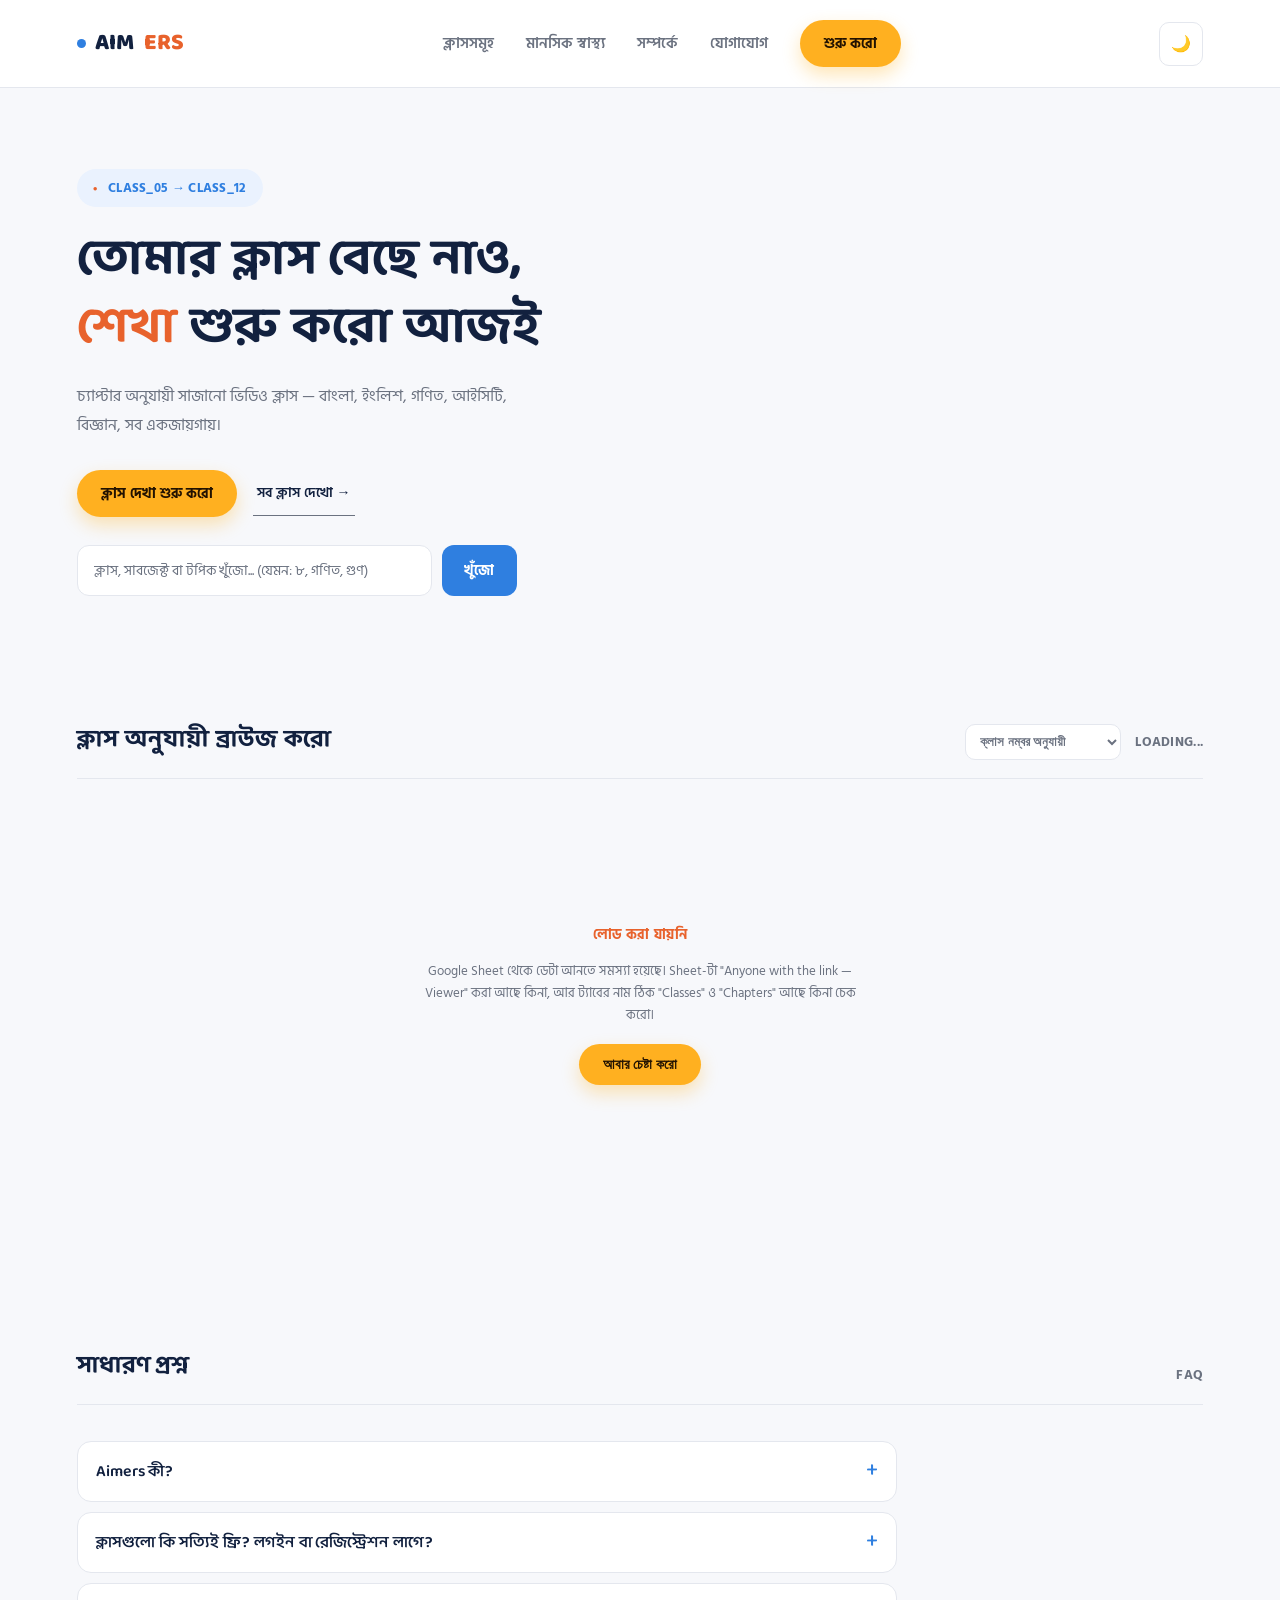
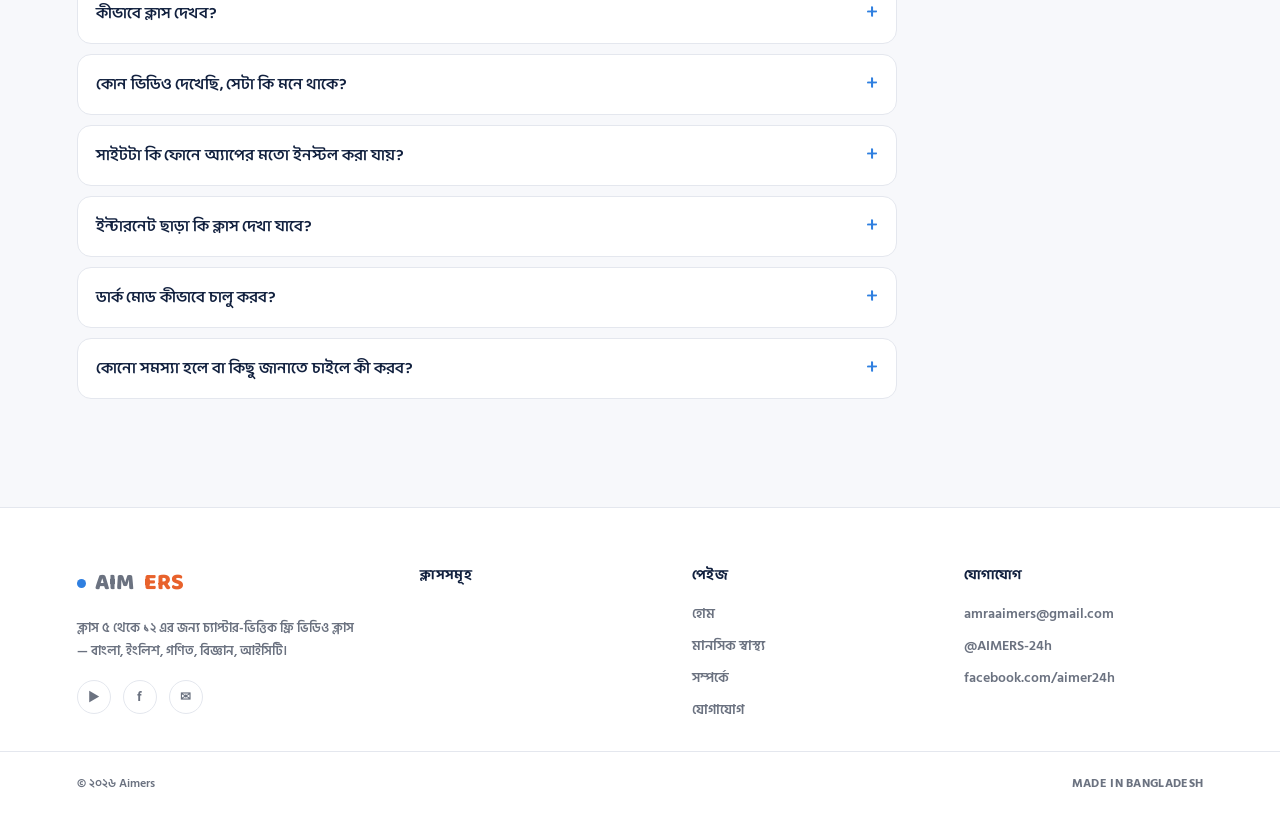
==== commit e8698020: "Update index.html" ====
--- a/index.html
+++ b/index.html
@@ -25,13 +25,17 @@
 <link rel="icon" type="image/svg+xml" href="favicon.svg">
 <link rel="icon" type="image/png" sizes="32x32" href="favicon-32.png">
 <link rel="apple-touch-icon" href="apple-touch-icon.png">
+<link rel="manifest" href="manifest.webmanifest">
+<meta name="theme-color" content="#2F7FE0">
 <meta property="og:image" content="https://aimers-site.vercel.app/og-image.png">
 <meta property="og:image:width" content="1200">
 <meta property="og:image:height" content="630">
 <meta name="twitter:card" content="summary_large_image">
 <meta name="twitter:image" content="https://aimers-site.vercel.app/og-image.png">
 <link rel="preconnect" href="https://fonts.googleapis.com">
-<link href="https://fonts.googleapis.com/css2?family=Baloo+Da+2:wght@500;600;700;800&family=Hind+Siliguri:wght@400;500;600;700&display=swap" rel="stylesheet">
+<link rel="preconnect" href="https://fonts.gstatic.com" crossorigin>
+<link rel="stylesheet" href="https://fonts.googleapis.com/css2?family=Baloo+Da+2:wght@500;600;700;800&family=Hind+Siliguri:wght@400;500;600;700&display=swap" media="print" onload="this.media='all'">
+<noscript><link rel="stylesheet" href="https://fonts.googleapis.com/css2?family=Baloo+Da+2:wght@500;600;700;800&family=Hind+Siliguri:wght@400;500;600;700&display=swap"></noscript>
 <link rel="stylesheet" href="style.css">
 <script type="application/ld+json">
 {
@@ -47,105 +51,82 @@
   ]
 }
 </script>
+<script type="application/ld+json">
+{
+  "@context": "https://schema.org",
+  "@type": "FAQPage",
+  "mainEntity": [
+    {
+      "@type": "Question",
+      "name": "Aimers কী?",
+      "acceptedAnswer": {
+        "@type": "Answer",
+        "text": "Aimers হলো ক্লাস ৫ থেকে ১২ এর শিক্ষার্থীদের জন্য চ্যাপ্টার-ভিত্তিক ফ্রি বাংলা ভিডিও ক্লাসের প্ল্যাটফর্ম। প্রতিটি ক্লাসের সাবজেক্ট, অধ্যায় আর টপিক সাজানো আছে, আর ভিডিওগুলো আমাদের ইউটিউব চ্যানেল @AIMERS-24h থেকে চলে।"
+      }
+    },
+    {
+      "@type": "Question",
+      "name": "ক্লাসগুলো কি সত্যিই ফ্রি? লগইন বা রেজিস্ট্রেশন লাগে?",
+      "acceptedAnswer": {
+        "@type": "Answer",
+        "text": "হ্যাঁ, সব ক্লাস সম্পূর্ণ ফ্রি। কোনো লগইন বা রেজিস্ট্রেশন ছাড়াই সরাসরি ভিডিও দেখতে পারবে।"
+      }
+    },
+    {
+      "@type": "Question",
+      "name": "কীভাবে ক্লাস দেখব?",
+      "acceptedAnswer": {
+        "@type": "Answer",
+        "text": "ওপরে \"ক্লাস অনুযায়ী ব্রাউজ করো\" অংশ থেকে তোমার ক্লাস বেছে নাও, তারপর সাবজেক্ট, অধ্যায় আর টপিক খুলে ভিডিও দেখো। নির্দিষ্ট কিছু খুঁজতে চাইলে সার্চ বক্সে ক্লাস, সাবজেক্ট বা টপিকের নাম লেখো।"
+      }
+    },
+    {
+      "@type": "Question",
+      "name": "কোন ভিডিও দেখেছি, সেটা কি মনে থাকে?",
+      "acceptedAnswer": {
+        "@type": "Answer",
+        "text": "হ্যাঁ। যে টপিকগুলো দেখেছ সেগুলো তোমার ব্রাউজারে সেভ থাকে, আর পরের বার ঢুকলে \"যেখানে ছিলে সেখান থেকে চালিয়ে যাও\" দেখাবে। তবে ব্রাউজার বা ফোন বদলালে, বা ব্রাউজারের ডেটা মুছলে এই তথ্য থাকবে না।"
+      }
+    },
+    {
+      "@type": "Question",
+      "name": "সাইটটা কি ফোনে অ্যাপের মতো ইনস্টল করা যায়?",
+      "acceptedAnswer": {
+        "@type": "Answer",
+        "text": "হ্যাঁ। Android-এ Chrome খুলে মেনু (⋮) থেকে \"Install app\" বা \"Add to Home screen\" চাপো। আইফোনে Safari-তে Share বাটন চেপে \"Add to Home Screen\" বেছে নাও। এরপর হোম স্ক্রিন থেকে অ্যাপের মতোই খুলতে পারবে।"
+      }
+    },
+    {
+      "@type": "Question",
+      "name": "ইন্টারনেট ছাড়া কি ক্লাস দেখা যাবে?",
+      "acceptedAnswer": {
+        "@type": "Answer",
+        "text": "না। ভিডিও চালাতে আর ক্লাসের তালিকা লোড করতে ইন্টারনেট লাগে। শুধু আগে খোলা সাইটের কিছু পেইজ নেট ছাড়াও খুলতে পারে।"
+      }
+    },
+    {
+      "@type": "Question",
+      "name": "ডার্ক মোড কীভাবে চালু করব?",
+      "acceptedAnswer": {
+        "@type": "Answer",
+        "text": "পেইজের ওপরের ডান দিকে চাঁদ (🌙) আইকনে চাপো। আবার চাপলে সাধারণ মোডে ফিরে আসবে, আর তোমার পছন্দ মনে থাকবে।"
+      }
+    },
+    {
+      "@type": "Question",
+      "name": "কোনো সমস্যা হলে বা কিছু জানাতে চাইলে কী করব?",
+      "acceptedAnswer": {
+        "@type": "Answer",
+        "text": "amraaimers@gmail.com-এ ইমেইল করো, অথবা আমাদের ইউটিউব চ্যানেল ও ফেসবুক পেইজে মেসেজ দাও। \"যোগাযোগ\" পেইজেও সব লিংক পাবে।"
+      }
+    }
+  ]
+}
+</script>
 </head>
 <body>
 
-<header>
-  <a href="index.html" class="logo tech"><span class="dot"></span>AIM<span>ERS</span></a>
-  <nav>
-    <a href="#classes">ক্লাসসমূহ</a>
-    <a href="mental-health.html">মানসিক স্বাস্থ্য</a>
-    <a href="about.html">সম্পর্কে</a>
-    <a href="contact.html">যোগাযোগ</a>
-    <a class="cta-btn" href="#classes">শুরু করো</a>
-  </nav>
-  <div class="header-actions">
-    <button class="theme-toggle" id="themeToggle" aria-label="থিম বদলাও">🌙</button>
-    <button class="menu-toggle" id="menuToggle" aria-label="মেনু">☰</button>
-  </div>
-</header>
-<div class="mobile-nav" id="mobileNav">
-  <a href="#classes">ক্লাসসমূহ</a>
-  <a href="mental-health.html">মানসিক স্বাস্থ্য</a>
-    <a href="about.html">সম্পর্কে</a>
-  <a href="contact.html">যোগাযোগ</a>
-  <a class="mobile-cta" href="#classes">শুরু করো</a>
-</div>
-<script>
-  (function(){
-    var t = document.getElementById('menuToggle');
-    var m = document.getElementById('mobileNav');
-    if(!t || !m) return;
-
-    function closeMenu(){ m.classList.remove('open'); t.setAttribute('aria-expanded', 'false'); }
-    function openMenu(){ m.classList.add('open'); t.setAttribute('aria-expanded', 'true'); }
-
-    t.setAttribute('aria-expanded', 'false');
-    t.setAttribute('aria-controls', 'mobileNav');
-
-    t.addEventListener('click', function(e){
-      e.stopPropagation();
-      m.classList.contains('open') ? closeMenu() : openMenu();
-    });
-
-    m.querySelectorAll('a').forEach(function(a){
-      a.addEventListener('click', closeMenu);
-    });
-
-    document.addEventListener('click', function(e){
-      if(m.classList.contains('open') && !m.contains(e.target) && e.target !== t){
-        closeMenu();
-      }
-    });
-
-    document.addEventListener('keydown', function(e){
-      if(e.key === 'Escape' && m.classList.contains('open')) closeMenu();
-    });
-  })();
-
-  (function(){
-    var banner = document.getElementById('offlineBanner');
-    function updateOnlineStatus(){
-      if(!banner) return;
-      banner.style.display = navigator.onLine ? 'none' : 'flex';
-    }
-    window.addEventListener('online', updateOnlineStatus);
-    window.addEventListener('offline', updateOnlineStatus);
-    updateOnlineStatus();
-
-    var backToTop = document.getElementById('backToTop');
-    if(backToTop){
-      window.addEventListener('scroll', function(){
-        backToTop.classList.toggle('visible', window.scrollY > 400);
-      }, { passive: true });
-      backToTop.addEventListener('click', function(){
-        var reduceMotion = window.matchMedia('(prefers-reduced-motion: reduce)').matches;
-        window.scrollTo({ top: 0, behavior: reduceMotion ? 'auto' : 'smooth' });
-      });
-    }
-  })();
-
-  (function(){
-    var themeToggle = document.getElementById('themeToggle');
-    if(!themeToggle) return;
-
-    function isDark(){ return document.documentElement.getAttribute('data-theme') === 'dark'; }
-    function updateIcon(){ themeToggle.textContent = isDark() ? '☀️' : '🌙'; }
-    updateIcon();
-
-    themeToggle.addEventListener('click', function(){
-      var next = isDark() ? 'light' : 'dark';
-      if(next === 'dark'){
-        document.documentElement.setAttribute('data-theme', 'dark');
-      } else {
-        document.documentElement.removeAttribute('data-theme');
-      }
-      try{ localStorage.setItem('aimers_theme', next); }catch(e){}
-      updateIcon();
-    });
-  })();
-</script>
-<div class="offline-banner" id="offlineBanner" role="status">তুমি এখন অফলাইনে আছো — কিছু কনটেন্ট লোড নাও হতে পারে</div>
+<script src="layout.js" data-part="header"></script>
 
 
 <div class="hero">
@@ -195,42 +176,48 @@
   <div class="recent-grid" id="recentGrid"></div>
 </section>
 
-<footer class="site-footer">
-  <div class="f-brand">
-    <a href="index.html" class="logo tech"><span class="dot"></span>AIM<span>ERS</span></a>
-    <p>ক্লাস ৫ থেকে ১২ এর জন্য চ্যাপ্টার-ভিত্তিক ফ্রি ভিডিও ক্লাস — বাংলা, ইংলিশ, গণিত, বিজ্ঞান, আইসিটি।</p>
-    <div class="f-social">
-      <a href="https://www.youtube.com/@AIMERS-24h" target="_blank" rel="noopener" title="YouTube">▶</a>
-      <a href="https://www.facebook.com/aimer24h" target="_blank" rel="noopener" title="Facebook">f</a>
-      <a href="mailto:amraaimers@gmail.com" title="Email">✉</a>
-    </div>
+<section class="section-wrap" id="faq">
+  <div class="section-head">
+    <h2>সাধারণ প্রশ্ন</h2>
+    <span class="tech">FAQ</span>
   </div>
-  <div>
-    <h5 class="tech">ক্লাসসমূহ</h5>
-    <ul id="footerClassLinks"></ul>
+  <div class="faq-list">
+    <details class="faq-item">
+      <summary>Aimers কী?</summary>
+      <p>Aimers হলো ক্লাস ৫ থেকে ১২ এর শিক্ষার্থীদের জন্য চ্যাপ্টার-ভিত্তিক ফ্রি বাংলা ভিডিও ক্লাসের প্ল্যাটফর্ম। প্রতিটি ক্লাসের সাবজেক্ট, অধ্যায় আর টপিক সাজানো আছে, আর ভিডিওগুলো আমাদের ইউটিউব চ্যানেল @AIMERS-24h থেকে চলে।</p>
+    </details>
+    <details class="faq-item">
+      <summary>ক্লাসগুলো কি সত্যিই ফ্রি? লগইন বা রেজিস্ট্রেশন লাগে?</summary>
+      <p>হ্যাঁ, সব ক্লাস সম্পূর্ণ ফ্রি। কোনো লগইন বা রেজিস্ট্রেশন ছাড়াই সরাসরি ভিডিও দেখতে পারবে।</p>
+    </details>
+    <details class="faq-item">
+      <summary>কীভাবে ক্লাস দেখব?</summary>
+      <p>ওপরে &quot;ক্লাস অনুযায়ী ব্রাউজ করো&quot; অংশ থেকে তোমার ক্লাস বেছে নাও, তারপর সাবজেক্ট, অধ্যায় আর টপিক খুলে ভিডিও দেখো। নির্দিষ্ট কিছু খুঁজতে চাইলে সার্চ বক্সে ক্লাস, সাবজেক্ট বা টপিকের নাম লেখো।</p>
+    </details>
+    <details class="faq-item">
+      <summary>কোন ভিডিও দেখেছি, সেটা কি মনে থাকে?</summary>
+      <p>হ্যাঁ। যে টপিকগুলো দেখেছ সেগুলো তোমার ব্রাউজারে সেভ থাকে, আর পরের বার ঢুকলে &quot;যেখানে ছিলে সেখান থেকে চালিয়ে যাও&quot; দেখাবে। তবে ব্রাউজার বা ফোন বদলালে, বা ব্রাউজারের ডেটা মুছলে এই তথ্য থাকবে না।</p>
+    </details>
+    <details class="faq-item">
+      <summary>সাইটটা কি ফোনে অ্যাপের মতো ইনস্টল করা যায়?</summary>
+      <p>হ্যাঁ। Android-এ Chrome খুলে মেনু (⋮) থেকে &quot;Install app&quot; বা &quot;Add to Home screen&quot; চাপো। আইফোনে Safari-তে Share বাটন চেপে &quot;Add to Home Screen&quot; বেছে নাও। এরপর হোম স্ক্রিন থেকে অ্যাপের মতোই খুলতে পারবে।</p>
+    </details>
+    <details class="faq-item">
+      <summary>ইন্টারনেট ছাড়া কি ক্লাস দেখা যাবে?</summary>
+      <p>না। ভিডিও চালাতে আর ক্লাসের তালিকা লোড করতে ইন্টারনেট লাগে। শুধু আগে খোলা সাইটের কিছু পেইজ নেট ছাড়াও খুলতে পারে।</p>
+    </details>
+    <details class="faq-item">
+      <summary>ডার্ক মোড কীভাবে চালু করব?</summary>
+      <p>পেইজের ওপরের ডান দিকে চাঁদ (🌙) আইকনে চাপো। আবার চাপলে সাধারণ মোডে ফিরে আসবে, আর তোমার পছন্দ মনে থাকবে।</p>
+    </details>
+    <details class="faq-item">
+      <summary>কোনো সমস্যা হলে বা কিছু জানাতে চাইলে কী করব?</summary>
+      <p>amraaimers@gmail.com-এ ইমেইল করো, অথবা আমাদের ইউটিউব চ্যানেল ও ফেসবুক পেইজে মেসেজ দাও। &quot;যোগাযোগ&quot; পেইজেও সব লিংক পাবে।</p>
+    </details>
   </div>
-  <div>
-    <h5 class="tech">পেইজ</h5>
-    <ul>
-      <li><a href="index.html">হোম</a></li>
-      <li><a href="mental-health.html">মানসিক স্বাস্থ্য</a></li>
-      <li><a href="about.html">সম্পর্কে</a></li>
-      <li><a href="contact.html">যোগাযোগ</a></li>
-    </ul>
-  </div>
-  <div>
-    <h5 class="tech">যোগাযোগ</h5>
-    <ul>
-      <li><a href="mailto:amraaimers@gmail.com">amraaimers@gmail.com</a></li>
-      <li><a href="https://www.youtube.com/@AIMERS-24h" target="_blank" rel="noopener">@AIMERS-24h</a></li>
-      <li><a href="https://www.facebook.com/aimer24h" target="_blank" rel="noopener">facebook.com/aimer24h</a></li>
-    </ul>
-  </div>
-</footer>
-<div class="footer-bottom">
-  <div>© ২০২৬ Aimers</div>
-  <div class="tech">MADE IN BANGLADESH</div>
-</div>
+</section>
+
+<script src="layout.js" data-part="footer"></script>
 
 <script src="data.js"></script>
 <script>
@@ -448,6 +435,5 @@
   main();
 </script>
 
-<button class="back-to-top" id="backToTop" aria-label="উপরে যাও">↑</button>
 </body>
-</html>+</html>
--- a/style.css
+++ b/style.css
@@ -442,4 +442,20 @@
 html[data-theme="dark"] .chip:hover,
 html[data-theme="dark"] .chip.active{ background:#1B2A44; }
 html[data-theme="dark"] .search-result-item:hover{ background:#1B2A44; }
-html[data-theme="dark"] .chap.active{ background:#1B2A44; }+html[data-theme="dark"] .chap.active{ background:#1B2A44; }
+
+/* ===== FAQ (হোম পেইজ) ===== */
+.faq-list{ display:flex; flex-direction:column; gap:10px; max-width:820px; }
+.faq-item{ background:var(--panel); border:1px solid var(--line); border-radius:14px; overflow:hidden; }
+.faq-item summary{
+  list-style:none; cursor:pointer; padding:16px 48px 16px 18px; position:relative;
+  font-family:'Baloo Da 2',sans-serif; font-size:16px; font-weight:600; color:var(--text); min-height:44px;
+}
+.faq-item summary::-webkit-details-marker{ display:none; }
+.faq-item summary::after{
+  content:'+'; position:absolute; right:18px; top:50%; transform:translateY(-50%);
+  font-size:22px; font-weight:500; color:var(--cyan); line-height:1;
+}
+.faq-item[open] summary::after{ content:'−'; }
+.faq-item summary:focus-visible{ outline:2px solid var(--cyan); outline-offset:-2px; }
+.faq-item p{ padding:0 18px 18px; font-size:14.5px; line-height:1.85; color:var(--muted); }
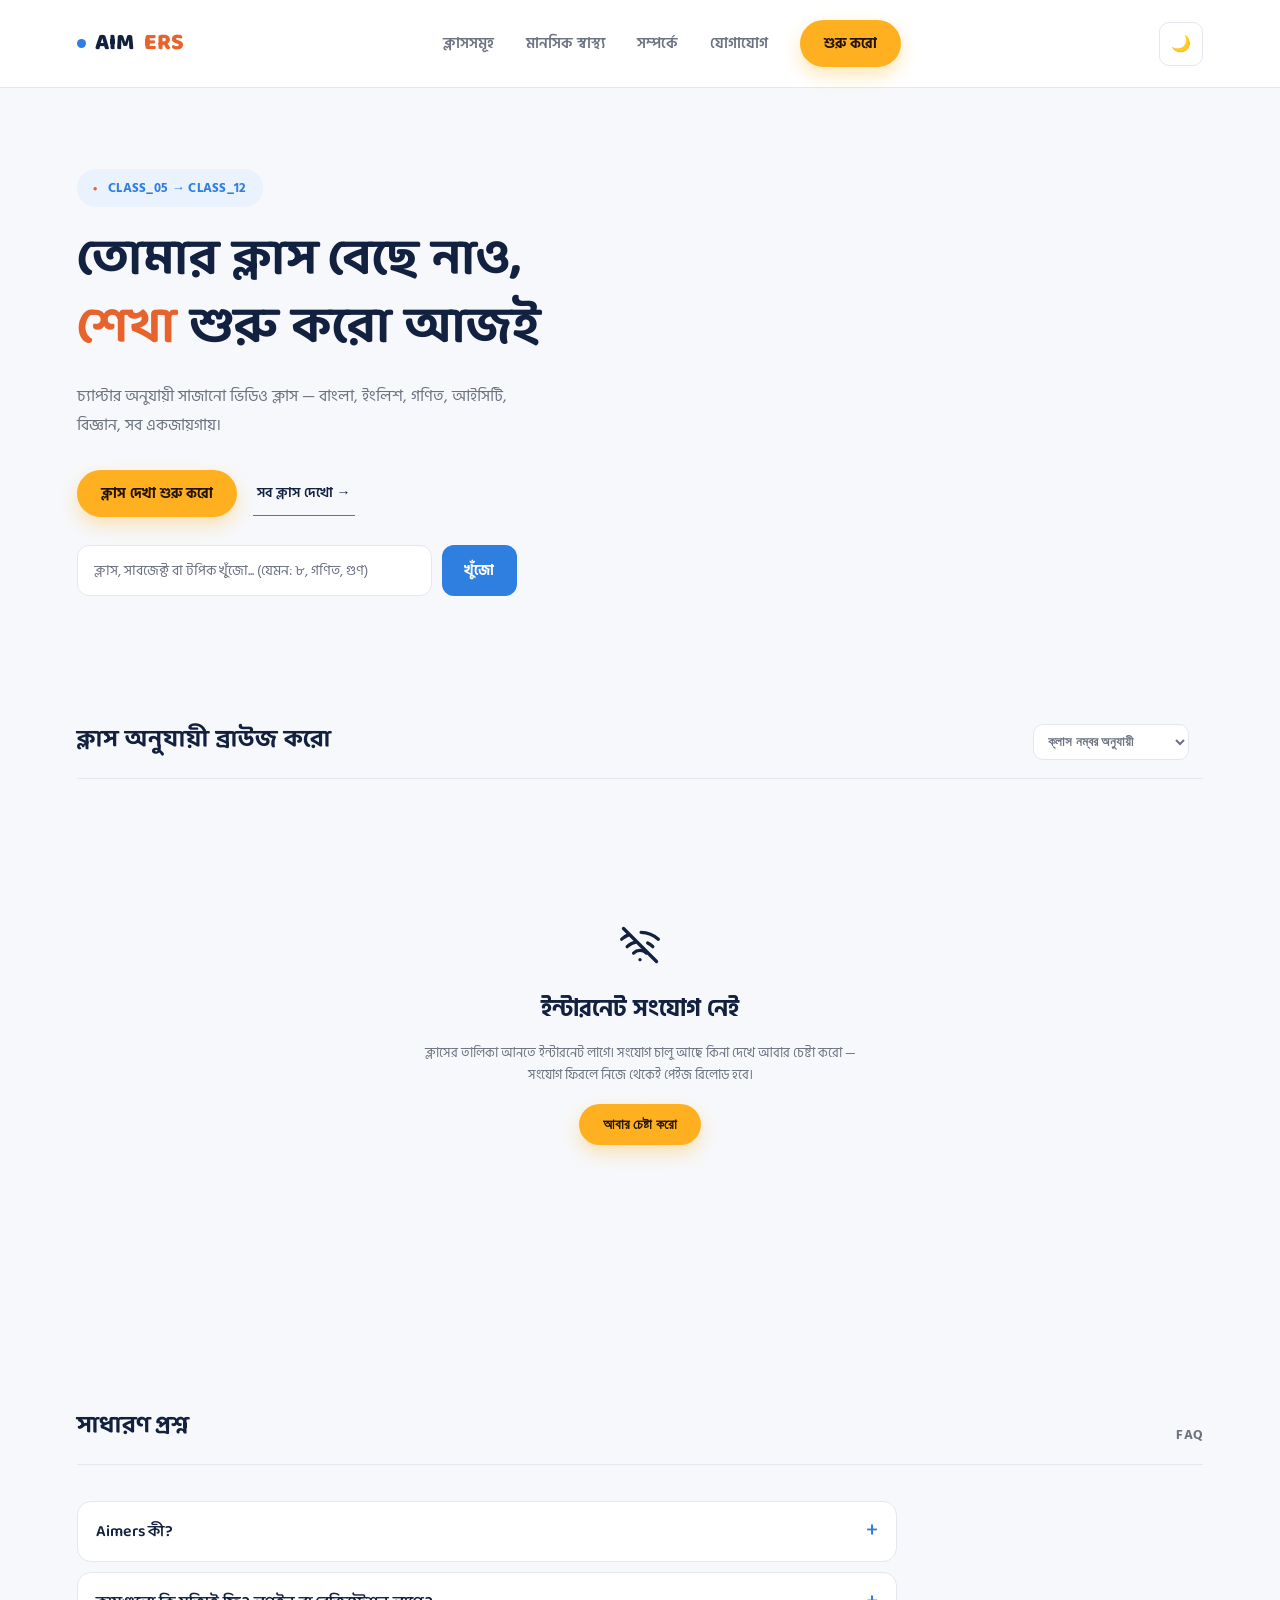
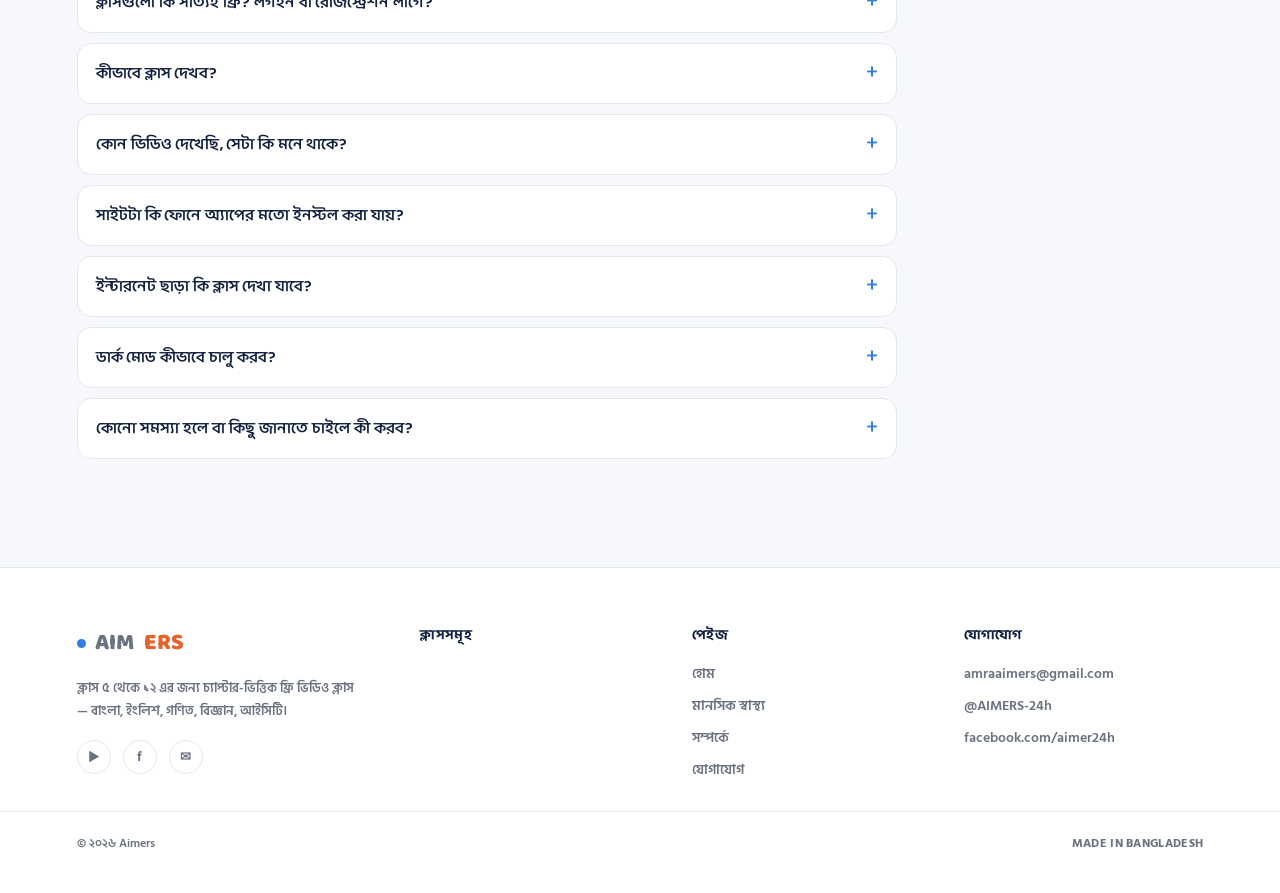
==== commit f158b245: "Update index.html" ====
--- a/index.html
+++ b/index.html
@@ -176,6 +176,28 @@
   <div class="recent-grid" id="recentGrid"></div>
 </section>
 
+<section class="section-wrap app-promo" id="appPromo" style="display:none;">
+  <div class="app-promo-card">
+    <div class="app-promo-text">
+      <h2>Aimers অ্যাপ ডাউনলোড করো</h2>
+      <p>ফোনের হোম স্ক্রিন থেকে এক ট্যাপেই ক্লাস খোলো। অ্যাপটা সম্পূর্ণ ফ্রি, আর সাইটে নতুন ভিডিও এলে অ্যাপেও নিজে থেকেই আসে।</p>
+      <p class="app-promo-note">ইনস্টলের সময় ফোন "অজানা সোর্স" থেকে ইনস্টলের অনুমতি চাইলে অনুমতি দাও। শুধু Android ফোনের জন্য।</p>
+    </div>
+    <a class="cta-btn" href="aimers.apk" download="Aimers.apk">অ্যাপ ডাউনলোড (APK)</a>
+  </div>
+</section>
+<script>
+  // শুধু Android-এ এবং অ্যাপ/ইনস্টল করা মোডের বাইরে থাকলে ডাউনলোড বাটন দেখাবে
+  (function(){
+    try{
+      var standalone = window.matchMedia('(display-mode: standalone)').matches || document.referrer.indexOf('android-app://') === 0;
+      if(/Android/i.test(navigator.userAgent) && !standalone){
+        document.getElementById('appPromo').style.display = '';
+      }
+    }catch(e){}
+  })();
+</script>
+
 <section class="section-wrap" id="faq">
   <div class="section-head">
     <h2>সাধারণ প্রশ্ন</h2>
@@ -327,12 +349,8 @@
     try{
       await loadData();
     } catch(err){
-      loadState.className = 'state-screen error';
-      loadState.innerHTML = `
-        <div class="tech">লোড করা যায়নি</div>
-        <p>Google Sheet থেকে ডেটা আনতে সমস্যা হয়েছে। Sheet-টা "Anyone with the link — Viewer" করা আছে কিনা, আর ট্যাবের নাম ঠিক "Classes" ও "Chapters" আছে কিনা চেক করো।</p>
-        <button class="cta-btn retry-btn" onclick="location.reload()">আবার চেষ্টা করো</button>
-      `;
+      subjCount.textContent = '';
+      renderLoadError(loadState, err);
       return;
     }
 
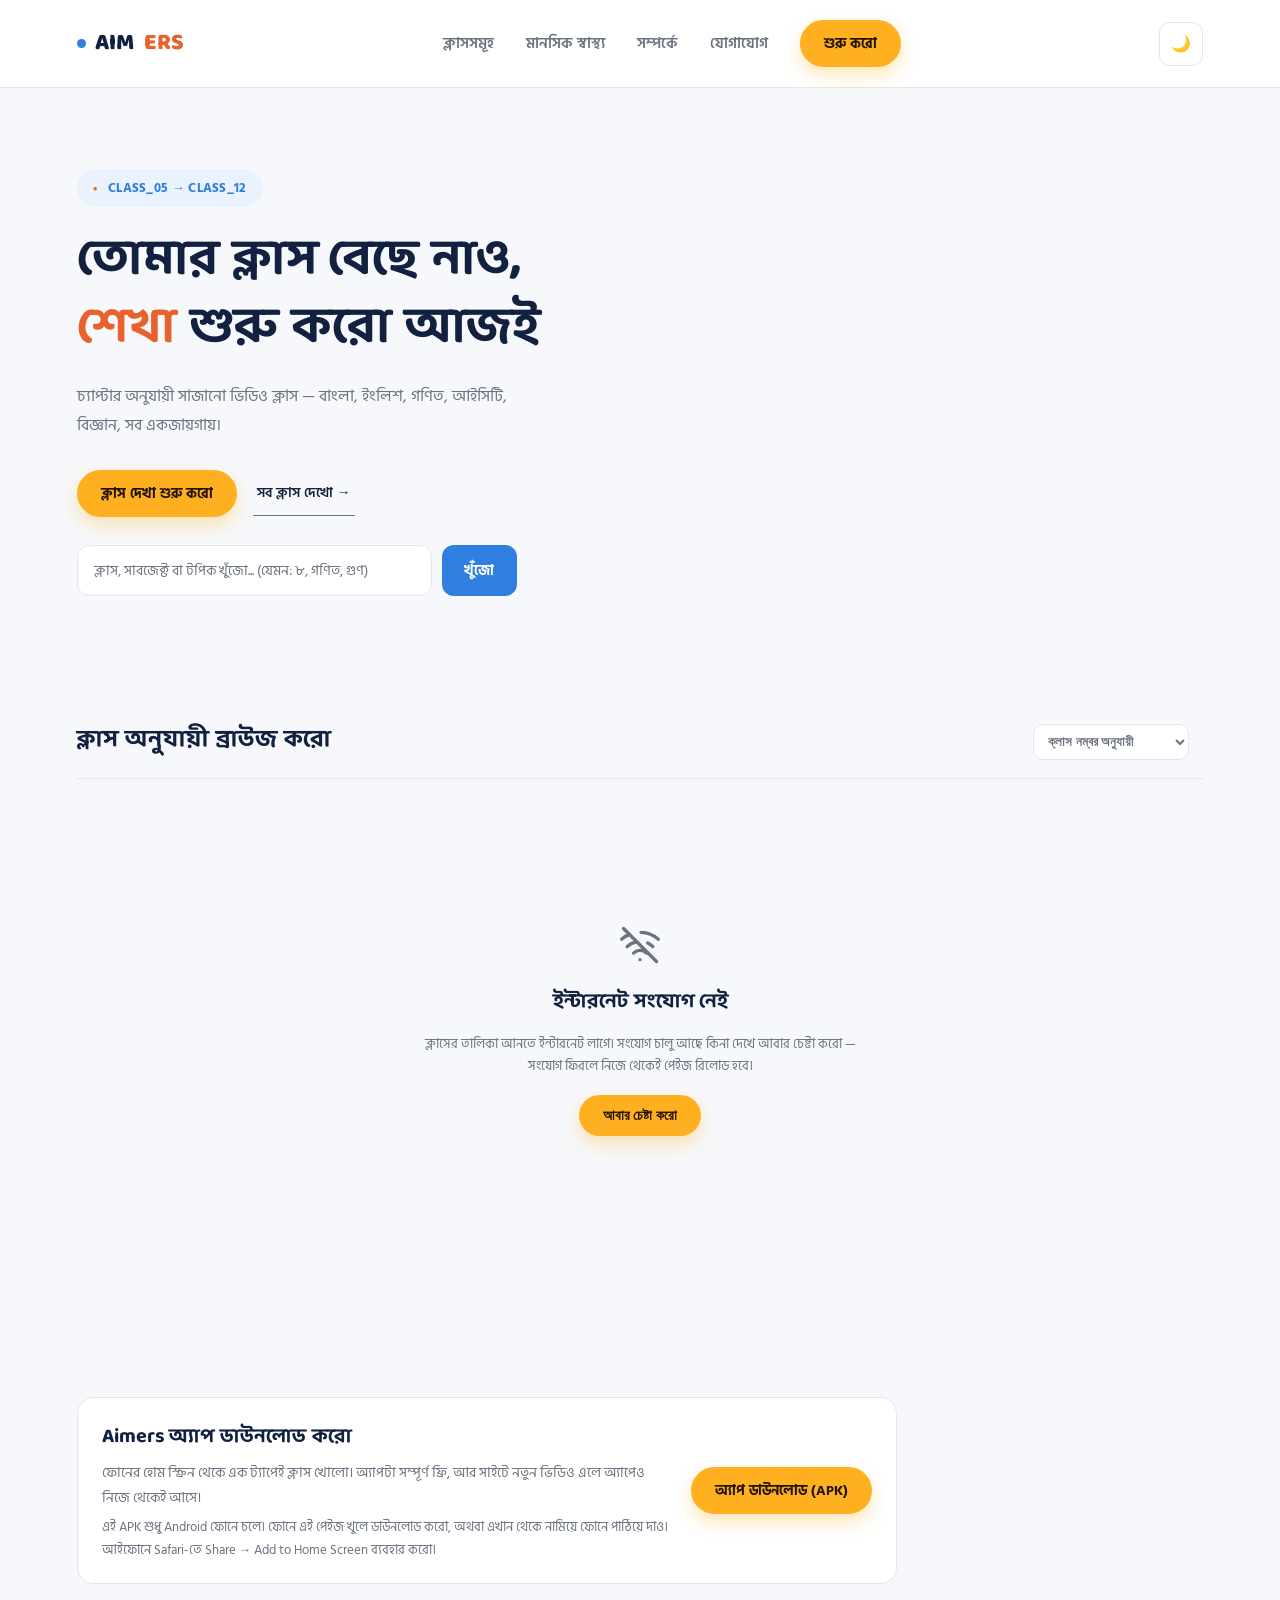
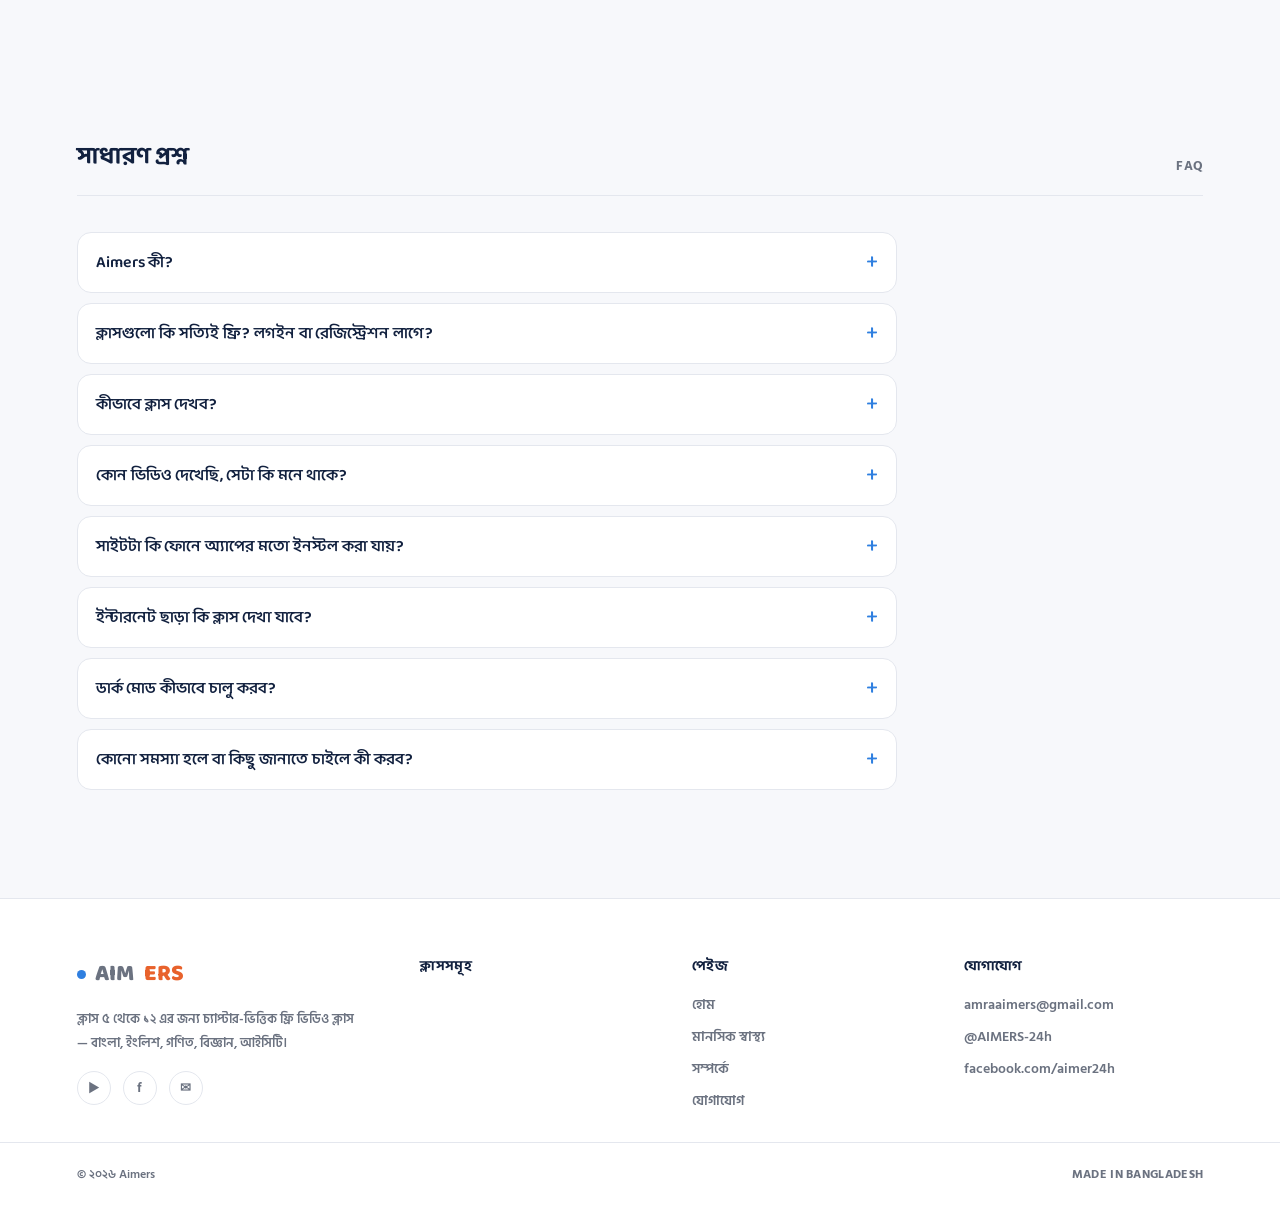
==== commit 7b1f7b56: "Update index.html" ====
--- a/index.html
+++ b/index.html
@@ -187,12 +187,15 @@
   </div>
 </section>
 <script>
-  // শুধু Android-এ এবং অ্যাপ/ইনস্টল করা মোডের বাইরে থাকলে ডাউনলোড বাটন দেখাবে
+  // অ্যাপ/ইনস্টল করা মোডে থাকলে কার্ড লুকানো থাকে; সব ডিভাইসে দেখায়, তবে Android ছাড়া অন্য ডিভাইসে আলাদা নোট বসে
   (function(){
     try{
       var standalone = window.matchMedia('(display-mode: standalone)').matches || document.referrer.indexOf('android-app://') === 0;
-      if(/Android/i.test(navigator.userAgent) && !standalone){
-        document.getElementById('appPromo').style.display = '';
+      if(standalone) return;
+      document.getElementById('appPromo').style.display = '';
+      if(!/Android/i.test(navigator.userAgent)){
+        var note = document.querySelector('#appPromo .app-promo-note');
+        if(note) note.textContent = 'এই APK শুধু Android ফোনে চলে। ফোনে এই পেইজ খুলে ডাউনলোড করো, অথবা এখান থেকে নামিয়ে ফোনে পাঠিয়ে দাও। আইফোনে Safari-তে Share → Add to Home Screen ব্যবহার করো।';
       }
     }catch(e){}
   })();
--- a/style.css
+++ b/style.css
@@ -459,3 +459,17 @@
 .faq-item[open] summary::after{ content:'−'; }
 .faq-item summary:focus-visible{ outline:2px solid var(--cyan); outline-offset:-2px; }
 .faq-item p{ padding:0 18px 18px; font-size:14.5px; line-height:1.85; color:var(--muted); }
+
+/* ===== লোড-ব্যর্থ স্ক্রিন (অফলাইন/এরর) ===== */
+.state-screen .state-icon{ color:var(--muted); display:flex; justify-content:center; margin-bottom:4px; }
+.state-screen .state-title{ font-family:'Baloo Da 2',sans-serif; font-size:20px; font-weight:700; color:var(--text); margin:0; }
+
+/* ===== অ্যাপ ডাউনলোড কার্ড (শুধু Android) ===== */
+.app-promo-card{
+  display:flex; align-items:center; justify-content:space-between; gap:20px; flex-wrap:wrap;
+  background:var(--panel); border:1px solid var(--line); border-radius:16px; padding:22px 24px; max-width:820px;
+}
+.app-promo-text{ flex:1 1 280px; }
+.app-promo-text h2{ font-family:'Baloo Da 2',sans-serif; font-size:20px; font-weight:700; margin-bottom:6px; }
+.app-promo-text p{ font-size:14px; line-height:1.8; color:var(--muted); }
+.app-promo-text .app-promo-note{ font-size:12.5px; margin-top:6px; }
